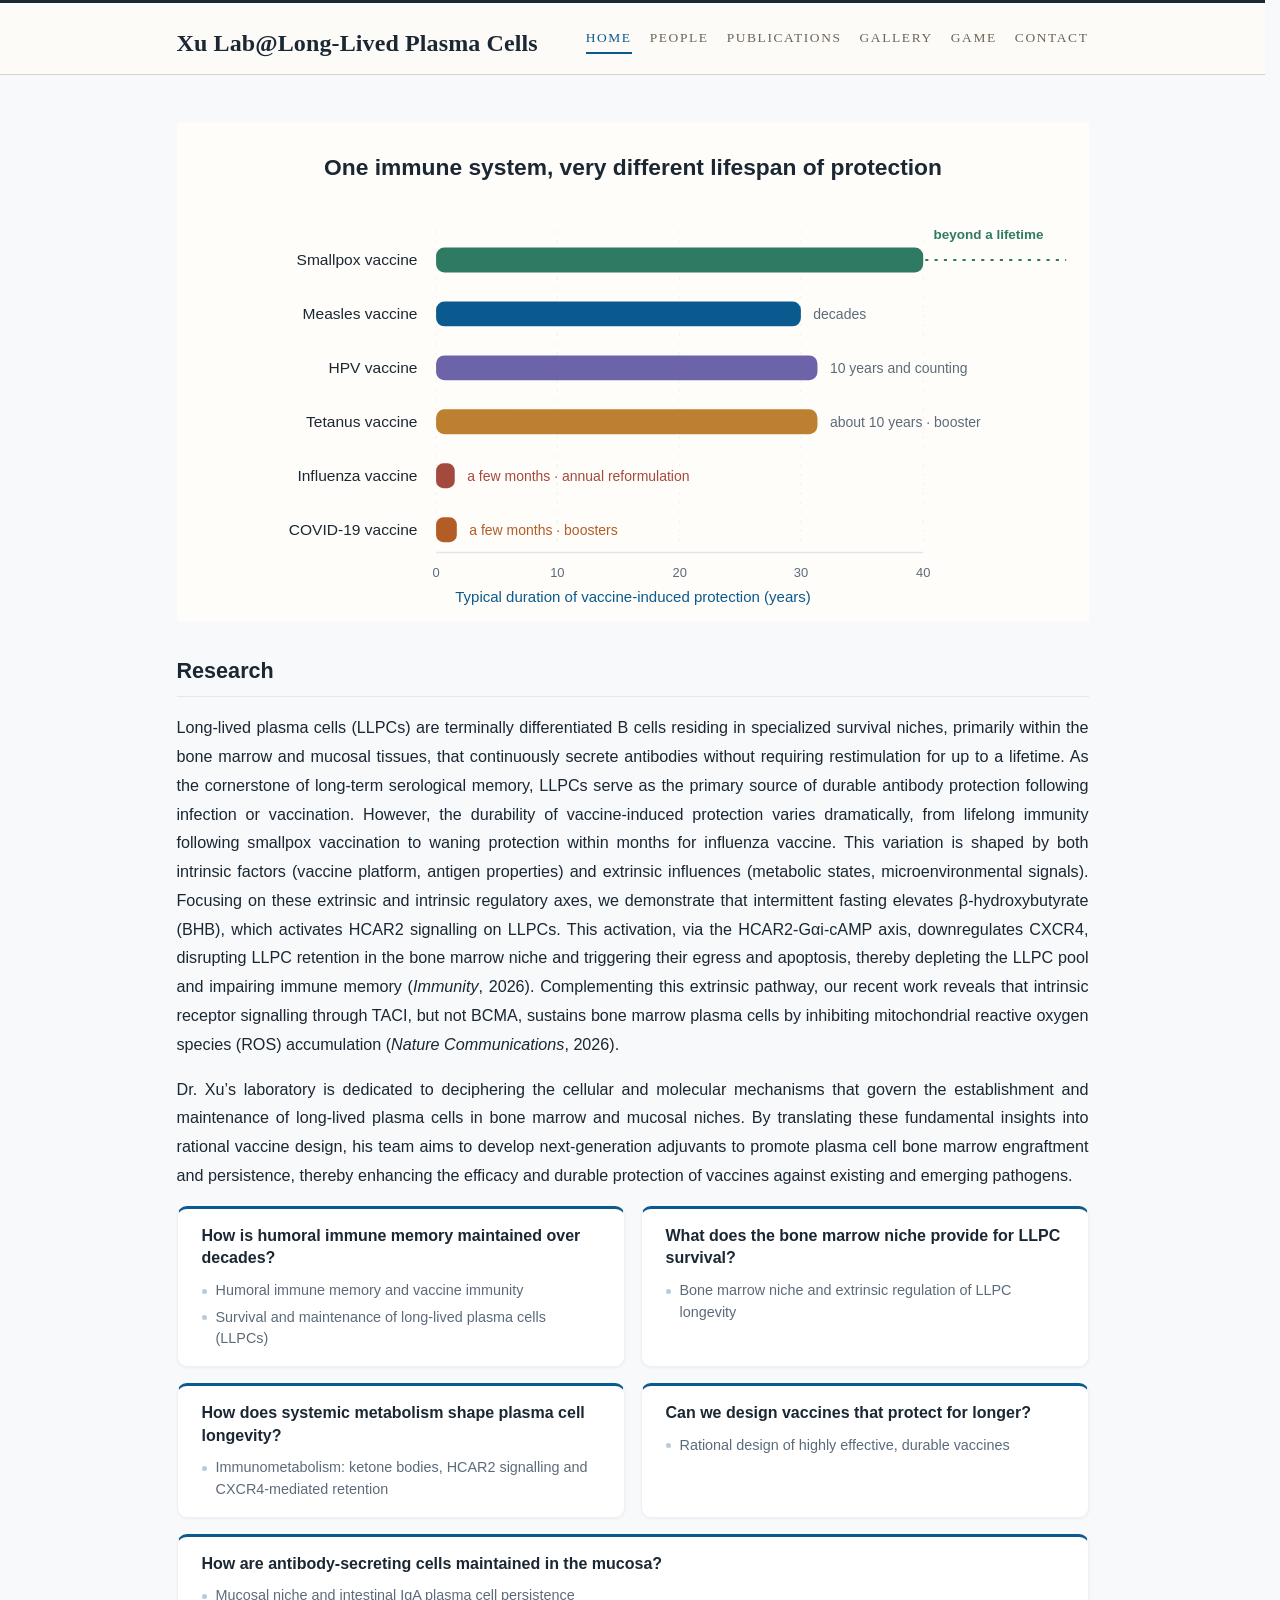
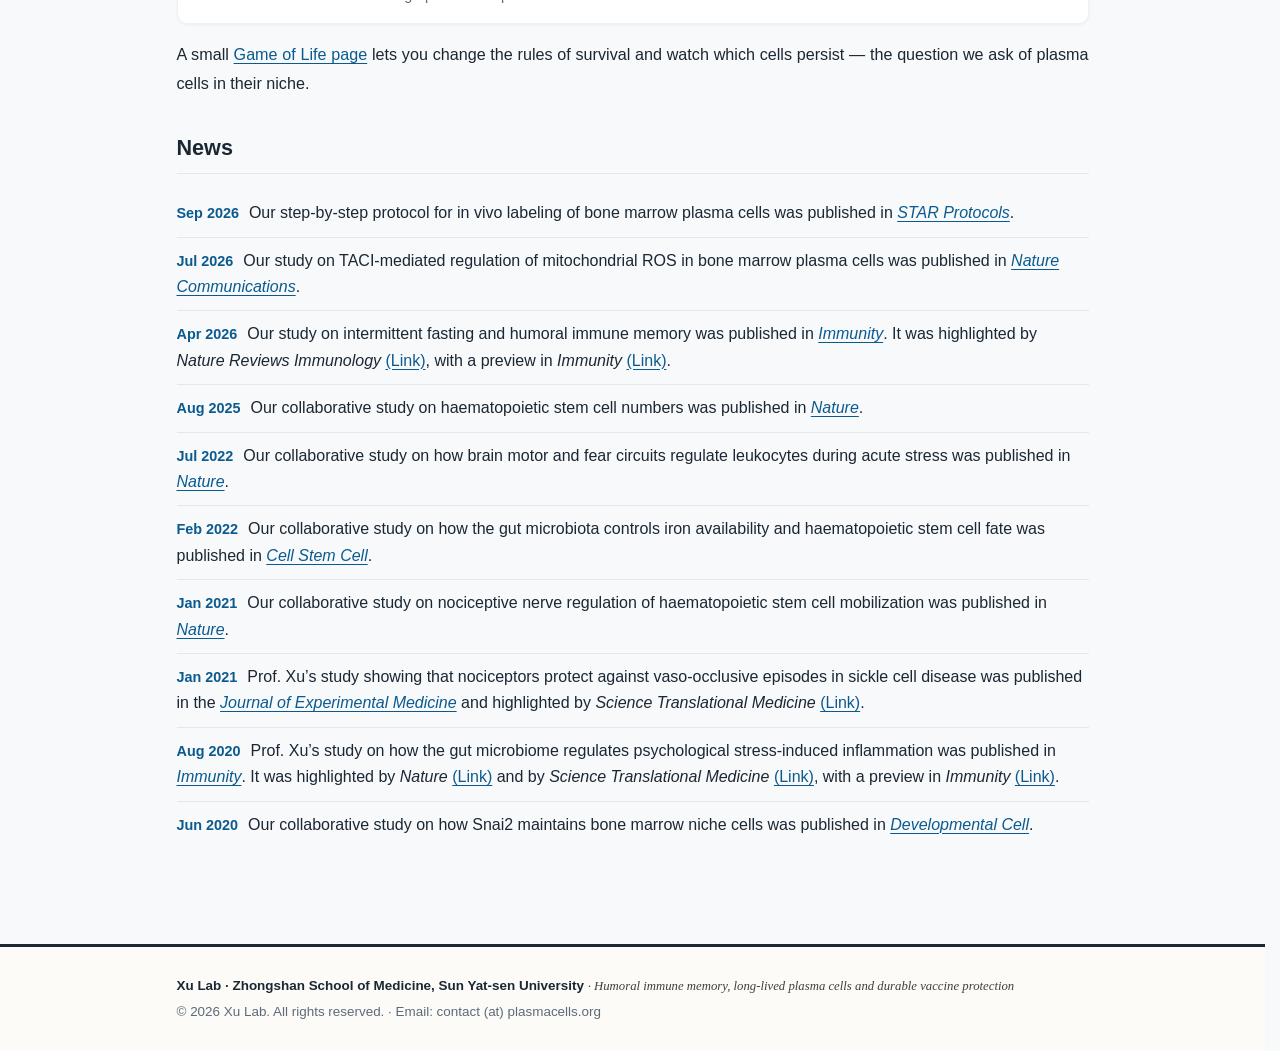
==== index.html @ 90597717 "Footer: label the contact address as Email on all pages" ====
<!DOCTYPE html>
<html lang="en">
<head>
<meta charset="utf-8">
<meta name="viewport" content="width=device-width, initial-scale=1">
<link rel="icon" href="data:image/svg+xml,<svg xmlns='http://www.w3.org/2000/svg' viewBox='0 0 32 32'><rect width='32' height='32' rx='6' fill='%230b5a8f'/><text x='16' y='23' font-family='Arial,sans-serif' font-size='17' font-weight='bold' fill='white' text-anchor='middle'>X</text></svg>">
<meta name="description" content="The Xu Lab at Zhongshan School of Medicine, Sun Yat-sen University, led by Prof. Chunliang Xu, studies humoral immune memory, long-lived plasma cells and durable vaccine protection.">
<link rel="canonical" href="https://plasmacells.org/">
<meta property="og:type" content="website">
<meta property="og:title" content="Home | Xu Lab | Plasma Cell Biology, Sun Yat-sen University">
<meta property="og:description" content="The Xu Lab at Zhongshan School of Medicine, Sun Yat-sen University, led by Prof. Chunliang Xu, studies humoral immune memory, long-lived plasma cells and durable vaccine protection.">
<meta property="og:url" content="https://plasmacells.org/">
<meta name="twitter:card" content="summary">
<title>Home | Xu Lab | Plasma Cell Biology, Sun Yat-sen University</title>
<link rel="stylesheet" href="assets/css/style.css?v=20261112b">
<script type="application/ld+json">
{"@context":"https://schema.org","@type":"Organization","name":"Xu Lab","url":"https://plasmacells.org/","employee":{"@type":"Person","name":"Chunliang Xu","jobTitle":"Professor","affiliation":{"@type":"Organization","name":"Zhongshan School of Medicine, Sun Yat-sen University"}}}
</script>
</head>
<body>
<a class="skip-link" href="#main">Skip to content</a>
<header class="site-header"><div class="wrap masthead">
<a class="brand" href="index.html"><span class="brand-name">Xu Lab@Long-Lived Plasma Cells</span></a>
<nav class="site-nav" aria-label="Main navigation"><a href="index.html" class="active">Home</a><a href="people.html">People</a><a href="publications.html">Publications</a><a href="gallery.html">Gallery</a><a href="game.html">Game</a><a href="contact.html">Contact</a></nav>
</div></header>
<main class="wrap" id="main">
<h1 class="sr-only">Xu Lab</h1>
<figure class="research-figure"><img src="images/protection-duration.svg?v=20261112b" alt="Bar chart comparing how long protection lasts after different vaccines: smallpox beyond a lifetime, measles decades, HPV ten years and counting, tetanus about ten years with boosters, influenza a few months, and COVID-19 a few months." width="880" height="480" loading="lazy"></figure>
<section class="section"><h2>Research</h2>
<p class="overview">Long-lived plasma cells (LLPCs) are terminally differentiated B cells residing in specialized survival niches, primarily within the bone marrow and mucosal tissues, that continuously secrete antibodies without requiring restimulation for up to a lifetime. As the cornerstone of long-term serological memory, LLPCs serve as the primary source of durable antibody protection following infection or vaccination. However, the durability of vaccine-induced protection varies dramatically, from lifelong immunity following smallpox vaccination to waning protection within months for influenza vaccine. This variation is shaped by both intrinsic factors (vaccine platform, antigen properties) and extrinsic influences (metabolic states, microenvironmental signals). Focusing on these extrinsic and intrinsic regulatory axes, we demonstrate that intermittent fasting elevates &beta;-hydroxybutyrate (BHB), which activates HCAR2 signalling on LLPCs. This activation, via the HCAR2-G&alpha;i-cAMP axis, downregulates CXCR4, disrupting LLPC retention in the bone marrow niche and triggering their egress and apoptosis, thereby depleting the LLPC pool and impairing immune memory (<em>Immunity</em>, 2026). Complementing this extrinsic pathway, our recent work reveals that intrinsic receptor signalling through TACI, but not BCMA, sustains bone marrow plasma cells by inhibiting mitochondrial reactive oxygen species (ROS) accumulation (<em>Nature Communications</em>, 2026).</p>
<p class="overview">Dr. Xu&rsquo;s laboratory is dedicated to deciphering the cellular and molecular mechanisms that govern the establishment and maintenance of long-lived plasma cells in bone marrow and mucosal niches. By translating these fundamental insights into rational vaccine design, his team aims to develop next-generation adjuvants to promote plasma cell bone marrow engraftment and persistence, thereby enhancing the efficacy and durable protection of vaccines against existing and emerging pathogens.</p>
<div class="rq-grid">
<div class="rq-card"><h3 class="rq">How is humoral immune memory maintained over decades?</h3>
<p class="rq-topic">Humoral immune memory and vaccine immunity</p>
<p class="rq-topic">Survival and maintenance of long-lived plasma cells (LLPCs)</p></div>
<div class="rq-card"><h3 class="rq">What does the bone marrow niche provide for LLPC survival?</h3>
<p class="rq-topic">Bone marrow niche and extrinsic regulation of LLPC longevity</p></div>
<div class="rq-card"><h3 class="rq">How does systemic metabolism shape plasma cell longevity?</h3>
<p class="rq-topic">Immunometabolism: ketone bodies, HCAR2 signalling and CXCR4-mediated retention</p></div>
<div class="rq-card"><h3 class="rq">Can we design vaccines that protect for longer?</h3>
<p class="rq-topic">Rational design of highly effective, durable vaccines</p></div>
<div class="rq-card"><h3 class="rq">How are antibody-secreting cells maintained in the mucosa?</h3>
<p class="rq-topic">Mucosal niche and intestinal IgA plasma cell persistence</p></div>
</div>
<p class="overview">A small <a href="game.html">Game of Life page</a> lets you change the rules of survival and watch which cells persist &mdash; the question we ask of plasma cells in their niche.</p>
</section>
<section class="section"><h2>News</h2>
<!-- 只显示最近 10 条。加新条目时插在最前面，并把最后一条删掉，保持 10 条。 -->
<ul class="news-list">
<li><span class="news-date">Sep 2026</span>Our step-by-step protocol for in vivo labeling of bone marrow plasma cells was published in <a class="pub-link" href="https://doi.org/10.1016/j.xpro.2026.104750" target="_blank" rel="noopener"><em>STAR Protocols</em></a>.</li>
<li><span class="news-date">Jul 2026</span>Our study on TACI-mediated regulation of mitochondrial ROS in bone marrow plasma cells was published in <a class="pub-link" href="https://doi.org/10.1038/s41467-026-75430-w" target="_blank" rel="noopener"><em>Nature Communications</em></a>.</li>
<li><span class="news-date">Apr 2026</span>Our study on intermittent fasting and humoral immune memory was published in <a class="pub-link" href="https://doi.org/10.1016/j.immuni.2026.01.002" target="_blank" rel="noopener"><em>Immunity</em></a>. It was highlighted by <em>Nature Reviews Immunology</em> <a class="news-link" href="https://doi.org/10.1038/s41577-026-01286-2" target="_blank" rel="noopener">(Link)</a>, with a preview in <em>Immunity</em> <a class="news-link" href="https://doi.org/10.1016/j.immuni.2026.03.018" target="_blank" rel="noopener">(Link)</a>.</li>
<li><span class="news-date">Aug 2025</span>Our collaborative study on haematopoietic stem cell numbers was published in <a class="pub-link" href="https://doi.org/10.1038/s41586-025-09462-5" target="_blank" rel="noopener"><em>Nature</em></a>.</li>
<li><span class="news-date">Jul 2022</span>Our collaborative study on how brain motor and fear circuits regulate leukocytes during acute stress was published in <a class="pub-link" href="https://doi.org/10.1038/s41586-022-04890-z" target="_blank" rel="noopener"><em>Nature</em></a>.</li>
<li><span class="news-date">Feb 2022</span>Our collaborative study on how the gut microbiota controls iron availability and haematopoietic stem cell fate was published in <a class="pub-link" href="https://doi.org/10.1016/j.stem.2021.12.009" target="_blank" rel="noopener"><em>Cell Stem Cell</em></a>.</li>
<li><span class="news-date">Jan 2021</span>Our collaborative study on nociceptive nerve regulation of haematopoietic stem cell mobilization was published in <a class="pub-link" href="https://doi.org/10.1038/s41586-020-03057-y" target="_blank" rel="noopener"><em>Nature</em></a>.</li>
<li><span class="news-date">Jan 2021</span>Prof. Xu&rsquo;s study showing that nociceptors protect against vaso-occlusive episodes in sickle cell disease was published in the <a class="pub-link" href="https://doi.org/10.1084/jem.20200065" target="_blank" rel="noopener"><em>Journal of Experimental Medicine</em></a> and highlighted by <em>Science Translational Medicine</em> <a class="news-link" href="https://doi.org/10.1126/scitranslmed.abf2644" target="_blank" rel="noopener">(Link)</a>.</li>
<li><span class="news-date">Aug 2020</span>Prof. Xu&rsquo;s study on how the gut microbiome regulates psychological stress-induced inflammation was published in <a class="pub-link" href="https://doi.org/10.1016/j.immuni.2020.06.025" target="_blank" rel="noopener"><em>Immunity</em></a>. It was highlighted by <em>Nature</em> <a class="news-link" href="https://doi.org/10.1038/d41586-020-02263-y" target="_blank" rel="noopener">(Link)</a> and by <em>Science Translational Medicine</em> <a class="news-link" href="https://doi.org/10.1126/scitranslmed.abd4776" target="_blank" rel="noopener">(Link)</a>, with a preview in <em>Immunity</em> <a class="news-link" href="https://doi.org/10.1016/j.immuni.2020.07.013" target="_blank" rel="noopener">(Link)</a>.</li>
<li><span class="news-date">Jun 2020</span>Our collaborative study on how Snai2 maintains bone marrow niche cells was published in <a class="pub-link" href="https://doi.org/10.1016/j.devcel.2020.04.012" target="_blank" rel="noopener"><em>Developmental Cell</em></a>.</li>
</ul></section>
</main>
<footer class="site-footer"><div class="wrap">
<p class="footer-name">Xu Lab &middot; Zhongshan School of Medicine, Sun Yat-sen University <span class="footer-tagline">&middot; Humoral immune memory, long-lived plasma cells and durable vaccine protection</span></p>
<p class="footer-meta">&copy; 2026 Xu Lab. All rights reserved. &middot; Email: contact (at) plasmacells.org</p>
</div></footer>
</body></html>
---- assets/css/style.css ----
:root {
  --ink: #1b2733;
  --muted: #5c6b7a;
  --line: #e2e8ee;
  --accent: #0b5a8f;
  --accent-deep: #094a75;   /* hover / strong emphasis */
  --accent-soft: #dbe7f0;   /* pale fills, badges, figure bg */
  --bg: #f7f9fb;
  --white: #ffffff;
  --serif: Georgia, "Times New Roman", "Songti SC", "SimSun", serif;
  --paper: #fcfbf8;
  --warm: #6f6455;
  --warm-deep: #463e33;
  --warm-line: #d8d2c4;
  --dot: #b9cbdb;
  --avatar-bg: #dbe7f0;
  /* 8pt spacing scale (D10) */
  --space-1: 8px;
  --space-2: 16px;
  --space-3: 24px;
  --space-4: 32px;
  --space-6: 48px;
}
* { box-sizing: border-box; }
html { scrollbar-gutter: stable; }
body {
  margin: 0;
  font-family: -apple-system, BlinkMacSystemFont, "Segoe UI", Roboto, "Helvetica Neue", Arial, sans-serif;
  color: var(--ink);
  background: var(--bg);
  line-height: 1.65;
  -webkit-font-smoothing: antialiased;
}
.wrap { max-width: 960px; margin: 0 auto; padding: 0 24px; }
a { color: var(--accent); text-decoration: none; }
a:hover { text-decoration: underline; }

/* --- header: serif academic --- */
.site-header {
  background: var(--paper);
  border-top: 3px solid var(--ink);
  border-bottom: 1px solid var(--warm-line);
  font-family: var(--serif);
}
.masthead {
  display: flex; flex-wrap: wrap; align-items: flex-end;
  justify-content: space-between; gap: 10px 32px;
  padding-top: var(--space-3); padding-bottom: var(--space-2);
}
.brand { color: var(--ink); }
.brand:hover { text-decoration: none; }
.brand-name {
  display: block; font-size: 1.5rem; font-weight: 700;
  letter-spacing: .005em; line-height: 1.25;
}
.brand-sub { font-size: .92rem; font-style: italic; color: var(--warm); line-height: 1.45; margin: 5px 0 0; }
.site-nav { display: flex; flex-wrap: wrap; gap: 18px; padding-bottom: 4px; }
.site-nav a {
  font-family: var(--serif);
  font-size: .84rem; font-weight: 400; letter-spacing: .12em;
  text-transform: uppercase; color: var(--warm);
  padding-bottom: 3px; border-bottom: 2px solid transparent;
  transition: color .15s ease, border-color .15s ease;
}
.site-nav a:hover, .site-nav a.active {
  color: var(--accent); border-bottom-color: var(--accent); text-decoration: none;
}
@media (prefers-reduced-motion: reduce) {
  .site-nav a { transition: none; }
}

main.wrap { padding-top: var(--space-6); padding-bottom: 64px; min-height: 60vh; }

.sr-only {
  position: absolute; width: 1px; height: 1px; padding: 0; margin: -1px;
  overflow: hidden; clip: rect(0 0 0 0); white-space: nowrap; border: 0;
}

.section { margin-bottom: var(--space-4); }
h2 { font-size: 1.35rem; margin: 0 0 var(--space-2); padding-bottom: var(--space-1); border-bottom: 1px solid var(--line); }
.overview { max-width: none; font-size: 1.01rem; line-height: 1.78; text-align: justify; text-justify: inter-word; hyphens: auto; }
.overview + .overview { margin-top: var(--space-2); }
.research-figure { margin: 0 0 var(--space-4); }
.research-figure img { display: block; width: 100%; height: auto; }
.rq-grid {
  display: grid; grid-template-columns: repeat(auto-fit, minmax(min(310px, 100%), 1fr));
  gap: 16px; margin-top: 10px;
}
.rq-card {
  background: var(--white); border: 1px solid #eef2f6; border-radius: 10px;
  border-top: 3px solid var(--accent);
  padding: var(--space-2) var(--space-3);
  box-shadow: 0 1px 3px rgba(27,39,51,.05);
}
.rq-card h3 { font-size: 1rem; line-height: 1.42; margin: 0 0 10px; }
.rq-topic {
  position: relative; margin: 0 0 5px; padding-left: 14px;
  font-size: .9rem; color: var(--muted); line-height: 1.5;
}
.rq-topic:last-child { margin-bottom: 0; }
.rq-topic::before {
  content: ""; position: absolute; left: 0; top: .58em;
  width: 5px; height: 5px; border-radius: 50%; background: var(--dot);
}
@media (min-width: 780px) {
  .rq-grid > .rq-card:last-child:nth-child(odd) { grid-column: 1 / -1; }
}
.callout {
  background: var(--white); border: 1px solid var(--line);
  border-left: 4px solid var(--accent); border-radius: 8px; padding: 24px 28px;
}
.button {
  display: inline-block; background: var(--accent); color: #fff;
  padding: 9px 18px; border-radius: 6px; font-size: .92rem;
}
.button:hover { text-decoration: none; background: var(--accent-deep); }

/* --- D5: card hover feedback --- */
.rq-card, .person, .pub, .contact-card {
  transition: border-color .15s ease, box-shadow .15s ease, transform .15s ease;
}
.rq-card:hover, .person:hover, .pub:hover, .contact-card:hover {
  border-color: var(--accent);
  box-shadow: 0 3px 8px rgba(11,90,143,.10);
  transform: translateY(-1px);
}
@media (prefers-reduced-motion: reduce) {
  .rq-card, .person, .pub, .contact-card { transition: none; }
  .rq-card:hover, .person:hover, .pub:hover, .contact-card:hover { transform: none; }
}

/* --- color audit C8: in-text links always underlined (WCAG 1.4.1) --- */
.overview a, .lede a, .news-list a, .pub-note a, .pub-links a,
.profile-links a, .contact-action a, .alumni-list a {
  text-decoration: underline;
  text-decoration-thickness: 1px;
  text-underline-offset: 3px;
}

.page-head { margin-bottom: var(--space-4); }
.page-head h1 { font-size: 2rem; margin: 0 0 6px; }
.lede { color: var(--muted); margin: 0; }

.card-grid { display: grid; grid-template-columns: repeat(auto-fill, minmax(min(260px, 100%), 1fr)); gap: var(--space-3); }
.person {
  background: var(--white); border: 1px solid #eef2f6;
  border-radius: 10px; padding: var(--space-3);
  box-shadow: 0 1px 3px rgba(27,39,51,.05);
  display: flex; flex-direction: column; align-items: flex-start;
}
.avatar { width: 76px; height: 76px; border-radius: 50%; object-fit: cover; margin-bottom: 14px; }
/* --- 01 圆形浮标 · 曲线环绕（PI 卡片） --- */
.person-lead { display: block; }
.person-lead .avatar {
  float: left; width: 168px; height: 168px; border-radius: 50%; object-fit: cover;
  shape-outside: circle(50%); shape-margin: 12px; margin: 2px 20px 10px 0;
  border: 3px solid #fff; box-shadow: 0 0 0 1px var(--accent), 0 3px 10px rgba(11,90,143,.12);
}
@media (max-width: 480px) {
  .person-lead .avatar { float: none; shape-outside: none; display: block; margin: 0 auto 16px; }
}
.avatar-placeholder {
  display: flex; align-items: center; justify-content: center;
  background: var(--avatar-bg); color: var(--accent); font-size: 1.9rem; font-weight: 700;
}
.person h2 { font-size: 1.1rem; border: 0; padding: 0; margin: 0 0 4px; }
.person .role { font-size: .85rem; color: var(--accent); font-weight: 600; margin: 0 0 8px; }
.person .focus { font-size: .92rem; color: var(--muted); margin: 0 0 10px; }
.person .person-bio { font-size: .88rem; color: var(--muted); line-height: 1.7; margin: 0 0 12px; }

/* --- lab members: two-column list, portrait floats into the text --- */
.members { margin-bottom: var(--space-4); }
.members h2 { font-family: var(--serif); }
.member-grid {
  display: grid; grid-template-columns: repeat(2, minmax(0, 1fr));
  gap: 36px 48px; margin: var(--space-2) 0 var(--space-4);
}
.member { border-top: 1px solid var(--line); padding-top: var(--space-2); }
.member::after { content: ""; display: block; clear: both; }
.member-photo {
  float: left; width: 172px; height: auto; max-width: 100%;
  margin: 4px 18px 10px 0; border-radius: 10px;
  shape-outside: inset(0 round 10px);
  box-shadow: 0 0 0 1px var(--line), 0 2px 10px rgba(27,39,51,.08);
}
.member-name { font-family: var(--serif); font-size: 1.1rem; margin: 0 0 3px; }
.member-role {
  font-size: .74rem; font-weight: 600; letter-spacing: .09em; text-transform: uppercase;
  color: var(--accent); margin: 0 0 10px;
}
.member-bio { font-size: .86rem; color: var(--muted); line-height: 1.72; margin: 0; }
@media (max-width: 820px) {
  .member-grid { grid-template-columns: 1fr; gap: 28px; }
}
@media (max-width: 520px) {
  .member-photo { width: 140px; margin: 3px 15px 6px 0; }
}

.person .links { font-size: .85rem; margin: 0; display: flex; gap: 12px; }

.pub-list { list-style: none; padding: 0; margin: 0; }
.pub {
  background: var(--white); border: 1px solid #eef2f6;
  border-radius: 8px; padding: var(--space-3) var(--space-3); margin-bottom: var(--space-2);
  box-shadow: 0 1px 3px rgba(27,39,51,.05);
}
.pub-title { font-weight: 600; margin: 0 0 6px; }
.pub-authors { font-size: .92rem; color: var(--muted); margin: 0 0 4px; }
.pub-meta { font-size: .92rem; margin: 0 0 8px; }
.pub-note { font-size: .84rem; color: var(--muted); margin: 0 0 8px; font-style: italic; }
.pub-links { font-size: .85rem; margin: 0; display: flex; gap: 14px; }

.contact-grid { display: grid; grid-template-columns: repeat(auto-fit, minmax(min(280px, 100%), 1fr)); gap: var(--space-3); }
.contact-card { background: var(--white); border: 1px solid #eef2f6; border-radius: 10px; padding: var(--space-3); box-shadow: 0 1px 3px rgba(27,39,51,.05); }
.contact-card h2 { font-size: 1.1rem; }
address { font-style: normal; line-height: 1.8; }
.muted { color: var(--muted); font-size: .92rem; }

.site-footer {
  background: var(--paper); border-top: 3px solid var(--ink);
  padding: var(--space-3) 0; font-size: .84rem; color: var(--muted);
}
.site-footer p { margin: 4px 0; }
.footer-name { color: var(--ink); font-weight: 600; }
.footer-tagline {
  font-family: var(--serif); font-style: italic;
  color: var(--warm-deep); font-weight: 400; font-size: .95em;
}

@media (max-width: 640px) {
  .hero { padding: 28px 22px; }
  .hero h1 { font-size: 1.8rem; }
  .masthead { padding-top: 15px; padding-bottom: 12px; gap: 8px 20px; }
  .brand-name { font-size: 1.16rem; letter-spacing: .005em; }
  .site-nav { gap: 16px; padding-bottom: 2px; }
  .site-nav a { font-size: .72rem; letter-spacing: .08em; padding: 4px 0 3px; }
  main.wrap { padding-top: 24px; }
}

/* --- v-fresh: publication year groups --- */
.year-group { font-size: 1.08rem; font-weight: 600; color: var(--ink);
  margin: var(--space-4) 0 12px; padding-bottom: 7px; border-bottom: 1px solid var(--line); }
.year-group:first-of-type { margin-top: 6px; }
.year-count { font-weight: 400; font-size: .85rem; color: var(--muted); margin-left: 8px; }

/* --- v-fresh: resilience, focus, print --- */
.card-grid:has(.person:only-child) { grid-template-columns: 1fr; }

a:focus-visible { outline: 2px solid var(--accent); outline-offset: 2px; border-radius: 2px; }

.skip-link { position: absolute; left: -9999px; top: 0; background: var(--accent); color: #fff; padding: 8px 14px; border-radius: 0 0 6px 0; z-index: 10; }
.skip-link:focus { left: 0; }

@media print {
  .site-nav, .button, .skip-link { display: none; }
  body { background: #fff; }
  .pub, .person, .contact-card, .callout { break-inside: avoid; }
}

/* --- v-fresh: news & research questions --- */
.news-list { list-style: none; padding: 0; margin: 0; }
.news-list li { padding: 10px 0; border-bottom: 1px solid var(--line); }
.news-list li:last-child { border-bottom: 0; }
.news-date { font-weight: 600; color: var(--accent); margin-right: 10px; font-size: .9rem; white-space: nowrap; }
.news-link { white-space: nowrap; }
.rq { font-size: 1.02rem; margin: 20px 0 8px; padding: 0; border: 0; }
.funding-note { font-size: .85rem; margin-top: 16px; }

/* --- v-fresh: year jump nav --- */
.year-nav { display: flex; flex-wrap: wrap; align-items: baseline; gap: 4px 14px; font-size: .85rem; color: var(--muted); margin: 0 0 20px; }
.year-nav a { color: var(--accent); }
.year-group { scroll-margin-top: 16px; }

/* --- v-fresh: scholar link, alumni, email display --- */
.profile-links { font-size: .92rem; margin: 10px 0 0; }
.alumni-list { list-style: none; padding: 0; margin: 8px 0 0; }
.alumni-list li { padding: 10px 0; border-bottom: 1px solid var(--line); font-size: .95rem; }
.alumni-list li:last-child { border-bottom: 0; }
.email-text { font-size: 1.05rem; font-weight: 600; margin: 0 0 6px; }

/* --- contact page: two-row card (email / address) --- */
.contact-rows { padding: 0; }
.contact-row {
  display: grid; grid-template-columns: 132px 1fr;
  gap: 6px 26px; align-items: start;
  padding: 24px 26px;
}
.contact-row + .contact-row { border-top: 1px solid var(--line); }
.contact-row h2 {
  font-size: .78rem; font-weight: 600; letter-spacing: .1em; text-transform: uppercase;
  color: var(--muted); border: 0; padding: 0; margin: 7px 0 0;
}
.contact-row .email-text { font-size: 1.18rem; font-weight: 600; margin: 0; letter-spacing: .01em; }
.contact-action { margin: 10px 0 0; font-size: .9rem; }
@media (max-width: 640px) {
  .contact-row { grid-template-columns: 1fr; gap: 2px; padding: 20px 22px; }
  .contact-row h2 { margin: 0 0 6px; }
  .contact-row .email-text { font-size: 1.05rem; }
}

/* --- gallery page: masonry photo album (images shown whole, never cropped) --- */
.gallery-grid { columns: 3; column-gap: var(--space-2); }
.gallery-grid figure {
  break-inside: avoid; margin: 0 0 var(--space-2);
  background: var(--white); border: 1px solid var(--line);
  border-radius: 8px; padding: 8px;
  box-shadow: 0 1px 3px rgba(27, 39, 51, .05);
  transition: box-shadow .15s ease, border-color .15s ease, transform .15s ease;
}
.gallery-grid figure:hover {
  border-color: var(--accent); box-shadow: 0 4px 12px rgba(27, 39, 51, .1);
  transform: translateY(-1px);
}
.gallery-grid img { display: block; width: 100%; height: auto; border-radius: 4px; }
.gallery-grid figcaption {
  font-family: var(--serif); font-style: italic; font-size: .92rem; line-height: 1.45;
  color: var(--warm-deep); padding: 9px 4px 3px;
}
@media (max-width: 900px) { .gallery-grid { columns: 2; } }
@media (max-width: 560px) { .gallery-grid { columns: 1; } }
@media (prefers-reduced-motion: reduce) {
  .gallery-grid figure, .gallery-grid figure:hover { transition: none; transform: none; }
}
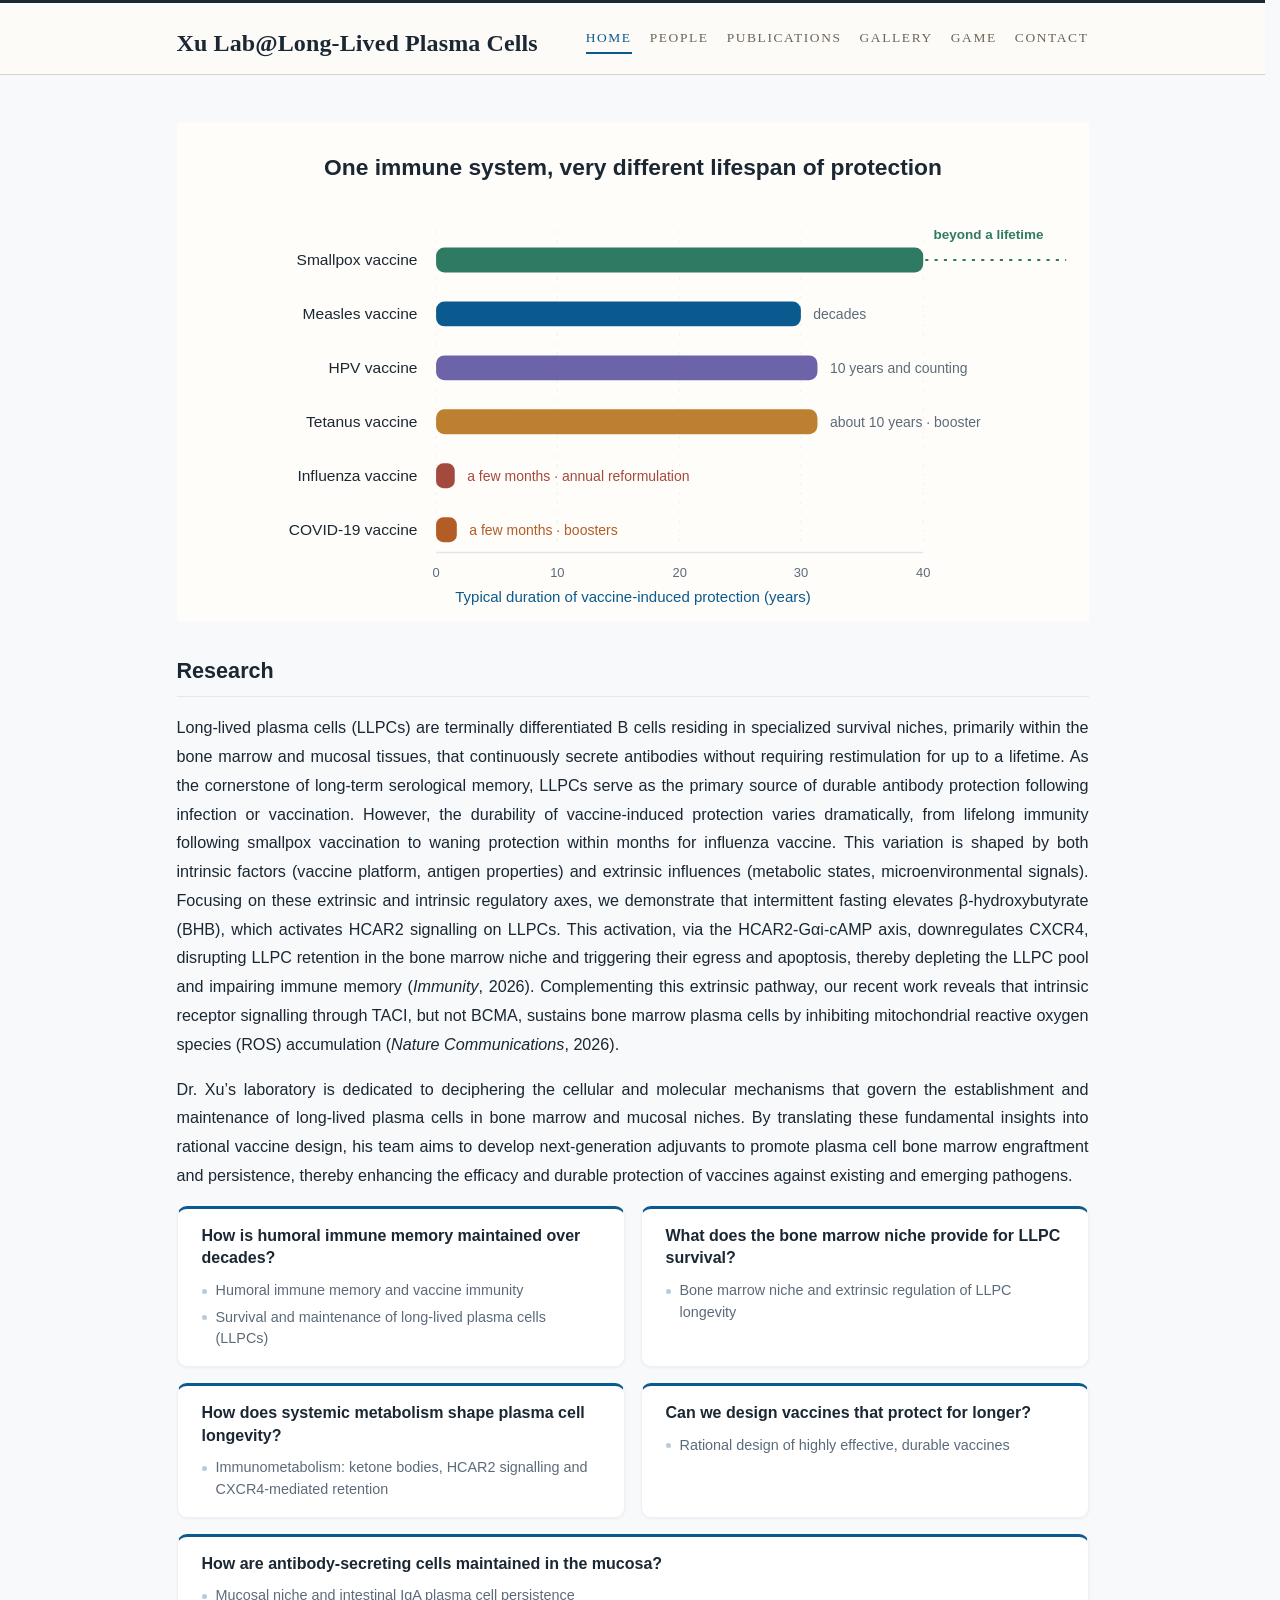
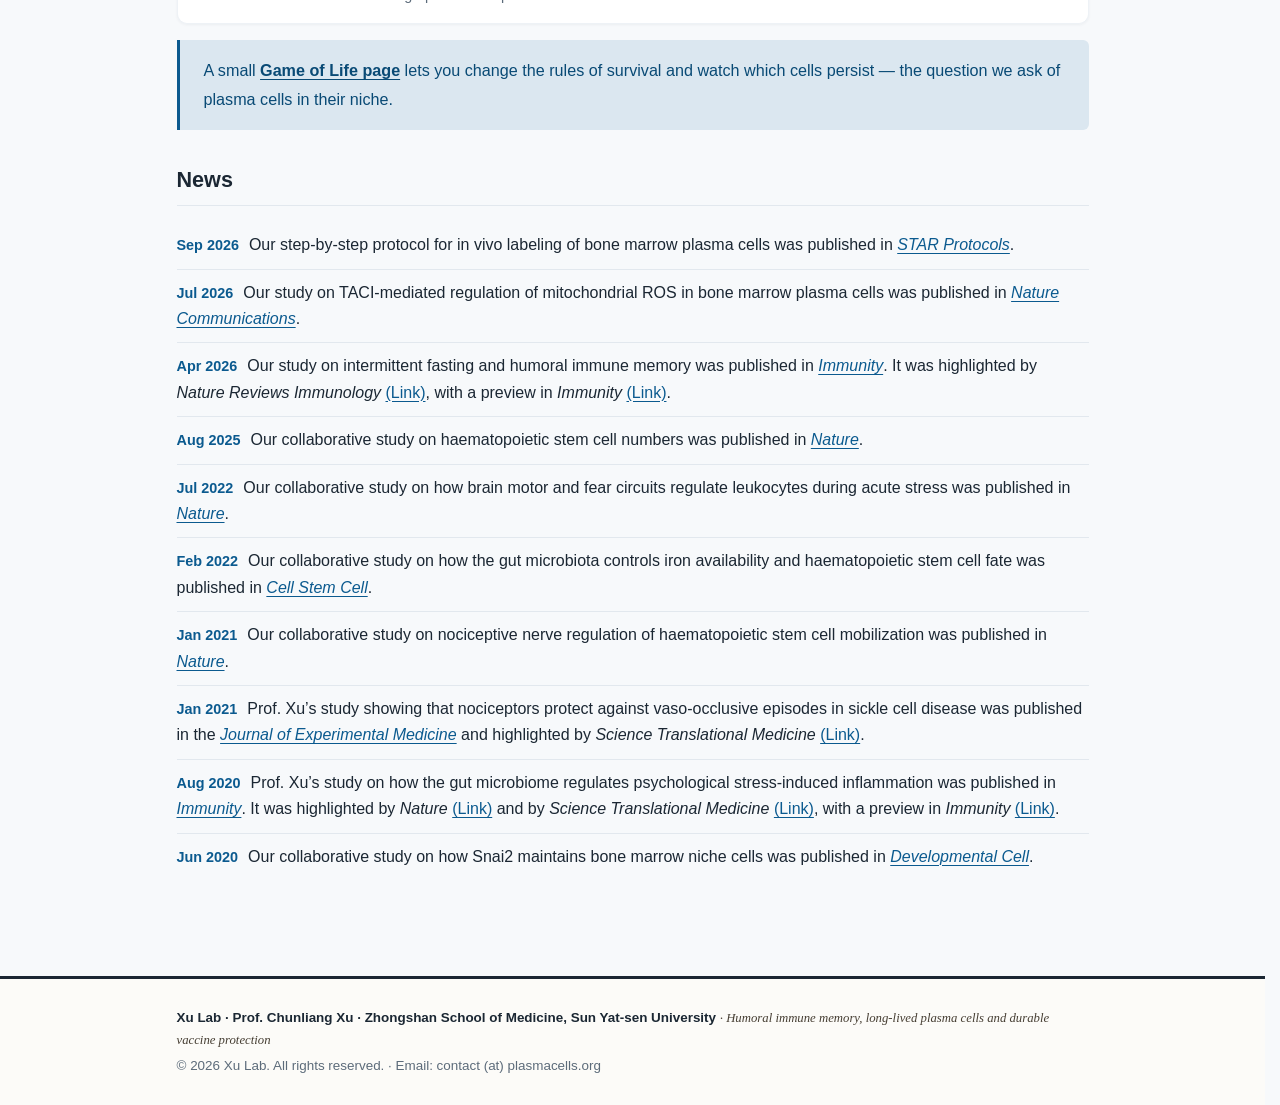
==== commit c4393516: "SEO: og:image from Baiyun Mountain photo, meta descriptions, JSON-LD (Organization/Person/ScholarlyA" ====
--- a/index.html
+++ b/index.html
@@ -4,17 +4,22 @@
 <meta charset="utf-8">
 <meta name="viewport" content="width=device-width, initial-scale=1">
 <link rel="icon" href="data:image/svg+xml,<svg xmlns='http://www.w3.org/2000/svg' viewBox='0 0 32 32'><rect width='32' height='32' rx='6' fill='%230b5a8f'/><text x='16' y='23' font-family='Arial,sans-serif' font-size='17' font-weight='bold' fill='white' text-anchor='middle'>X</text></svg>">
-<meta name="description" content="The Xu Lab at Zhongshan School of Medicine, Sun Yat-sen University, led by Prof. Chunliang Xu, studies humoral immune memory, long-lived plasma cells and durable vaccine protection.">
+<meta name="description" content="The Xu Lab, led by Prof. Chunliang Xu at Sun Yat-sen University, studies long-lived plasma cells, humoral immune memory and durable vaccine protection.">
 <link rel="canonical" href="https://plasmacells.org/">
 <meta property="og:type" content="website">
 <meta property="og:title" content="Home | Xu Lab | Plasma Cell Biology, Sun Yat-sen University">
-<meta property="og:description" content="The Xu Lab at Zhongshan School of Medicine, Sun Yat-sen University, led by Prof. Chunliang Xu, studies humoral immune memory, long-lived plasma cells and durable vaccine protection.">
+<meta property="og:description" content="The Xu Lab, led by Prof. Chunliang Xu at Sun Yat-sen University, studies long-lived plasma cells, humoral immune memory and durable vaccine protection.">
 <meta property="og:url" content="https://plasmacells.org/">
-<meta name="twitter:card" content="summary">
+<meta property="og:image" content="https://plasmacells.org/images/og-image.jpg?v=20261113b">
+<meta property="og:image:width" content="1200">
+<meta property="og:image:height" content="630">
+<meta property="og:image:alt" content="Xu Lab group photo on a trail while hiking Baiyun Mountain">
+<meta name="twitter:card" content="summary_large_image">
+<meta name="twitter:image" content="https://plasmacells.org/images/og-image.jpg?v=20261113b">
 <title>Home | Xu Lab | Plasma Cell Biology, Sun Yat-sen University</title>
-<link rel="stylesheet" href="assets/css/style.css?v=20261112b">
+<link rel="stylesheet" href="assets/css/style.css?v=20261113b">
 <script type="application/ld+json">
-{"@context":"https://schema.org","@type":"Organization","name":"Xu Lab","url":"https://plasmacells.org/","employee":{"@type":"Person","name":"Chunliang Xu","jobTitle":"Professor","affiliation":{"@type":"Organization","name":"Zhongshan School of Medicine, Sun Yat-sen University"}}}
+{"@context":"https://schema.org","@type":"Organization","name":"Xu Lab","url":"https://plasmacells.org/","logo":"https://plasmacells.org/images/og-image.jpg","address":{"@type":"PostalAddress","addressLocality":"Guangzhou","addressCountry":"CN"},"sameAs":["https://scholar.google.com/citations?user=LtBS2X0AAAAJ"],"employee":{"@type":"Person","name":"Chunliang Xu","jobTitle":"Professor","sameAs":["https://scholar.google.com/citations?user=LtBS2X0AAAAJ"],"affiliation":{"@type":"Organization","name":"Zhongshan School of Medicine, Sun Yat-sen University"}}}
 </script>
 </head>
 <body>
@@ -42,7 +47,7 @@
 <div class="rq-card"><h3 class="rq">How are antibody-secreting cells maintained in the mucosa?</h3>
 <p class="rq-topic">Mucosal niche and intestinal IgA plasma cell persistence</p></div>
 </div>
-<p class="overview">A small <a href="game.html">Game of Life page</a> lets you change the rules of survival and watch which cells persist &mdash; the question we ask of plasma cells in their niche.</p>
+<p class="overview overview-highlight">A small <a href="game.html">Game of Life page</a> lets you change the rules of survival and watch which cells persist &mdash; the question we ask of plasma cells in their niche.</p>
 </section>
 <section class="section"><h2>News</h2>
 <!-- 只显示最近 10 条。加新条目时插在最前面，并把最后一条删掉，保持 10 条。 -->
@@ -60,7 +65,7 @@
 </ul></section>
 </main>
 <footer class="site-footer"><div class="wrap">
-<p class="footer-name">Xu Lab &middot; Zhongshan School of Medicine, Sun Yat-sen University <span class="footer-tagline">&middot; Humoral immune memory, long-lived plasma cells and durable vaccine protection</span></p>
+<p class="footer-name">Xu Lab &middot; Prof. Chunliang Xu &middot; Zhongshan School of Medicine, Sun Yat-sen University <span class="footer-tagline">&middot; Humoral immune memory, long-lived plasma cells and durable vaccine protection</span></p>
 <p class="footer-meta">&copy; 2026 Xu Lab. All rights reserved. &middot; Email: contact (at) plasmacells.org</p>
 </div></footer>
 </body></html>
--- a/assets/css/style.css
+++ b/assets/css/style.css
@@ -292,6 +292,8 @@
 }
 .contact-row .email-text { font-size: 1.18rem; font-weight: 600; margin: 0; letter-spacing: .01em; }
 .contact-action { margin: 10px 0 0; font-size: .9rem; }
+/* how to say the PI's name - intentionally quiet */
+.name-note { margin: 0; font-size: .95rem; color: var(--muted); line-height: 1.55; }
 @media (max-width: 640px) {
   .contact-row { grid-template-columns: 1fr; gap: 2px; padding: 20px 22px; }
   .contact-row h2 { margin: 0 0 6px; }
@@ -321,3 +323,15 @@
 @media (prefers-reduced-motion: reduce) {
   .gallery-grid figure, .gallery-grid figure:hover { transition: none; transform: none; }
 }
+.lede-note { margin: -4px 0 0; font-size: .9rem; color: var(--muted); }
+/* --- Game of Life callout: single-accent emphasis --- */
+.overview-highlight {
+  background: var(--accent-soft);
+  border-left: 3px solid var(--accent);
+  border-radius: 0 6px 6px 0;
+  color: var(--accent-deep);
+  font-weight: 500;
+  padding: var(--space-2) var(--space-3);
+  text-align: left;
+}
+.overview-highlight a { color: var(--accent-deep); font-weight: 600; }
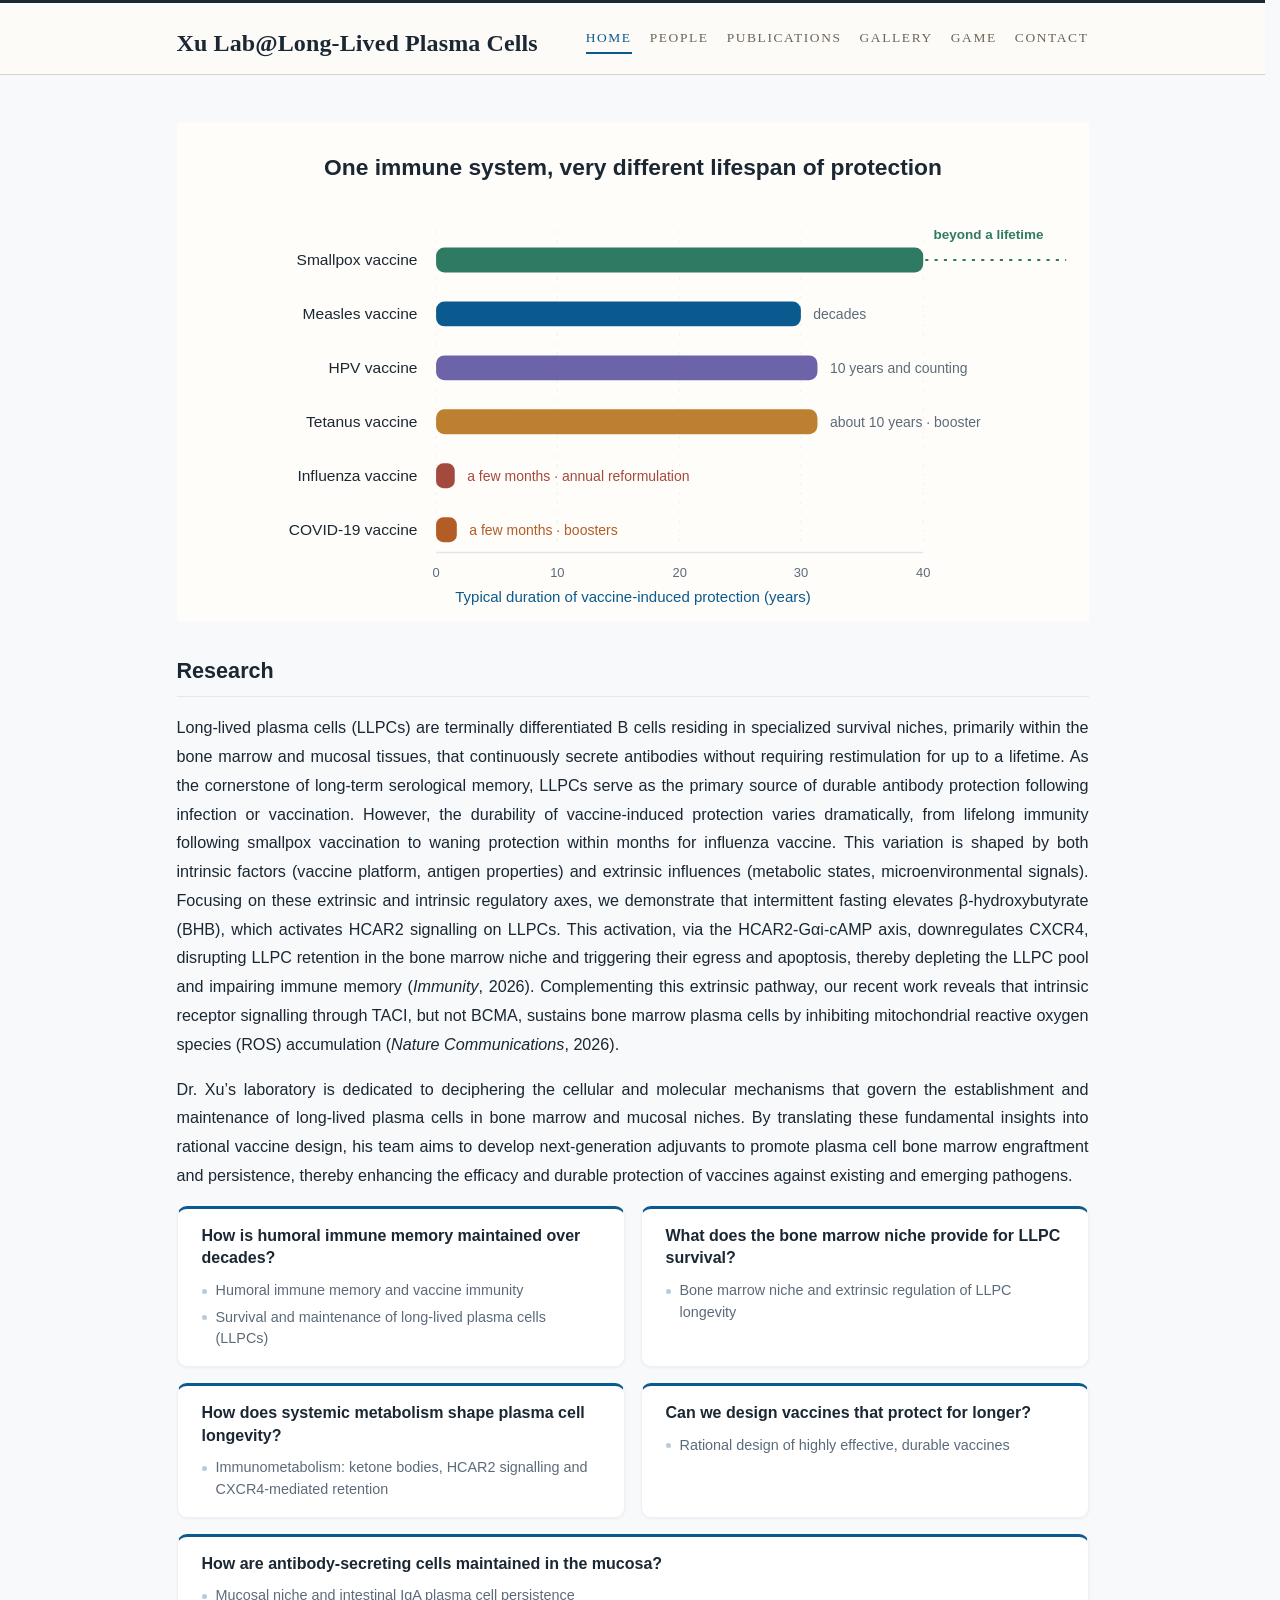
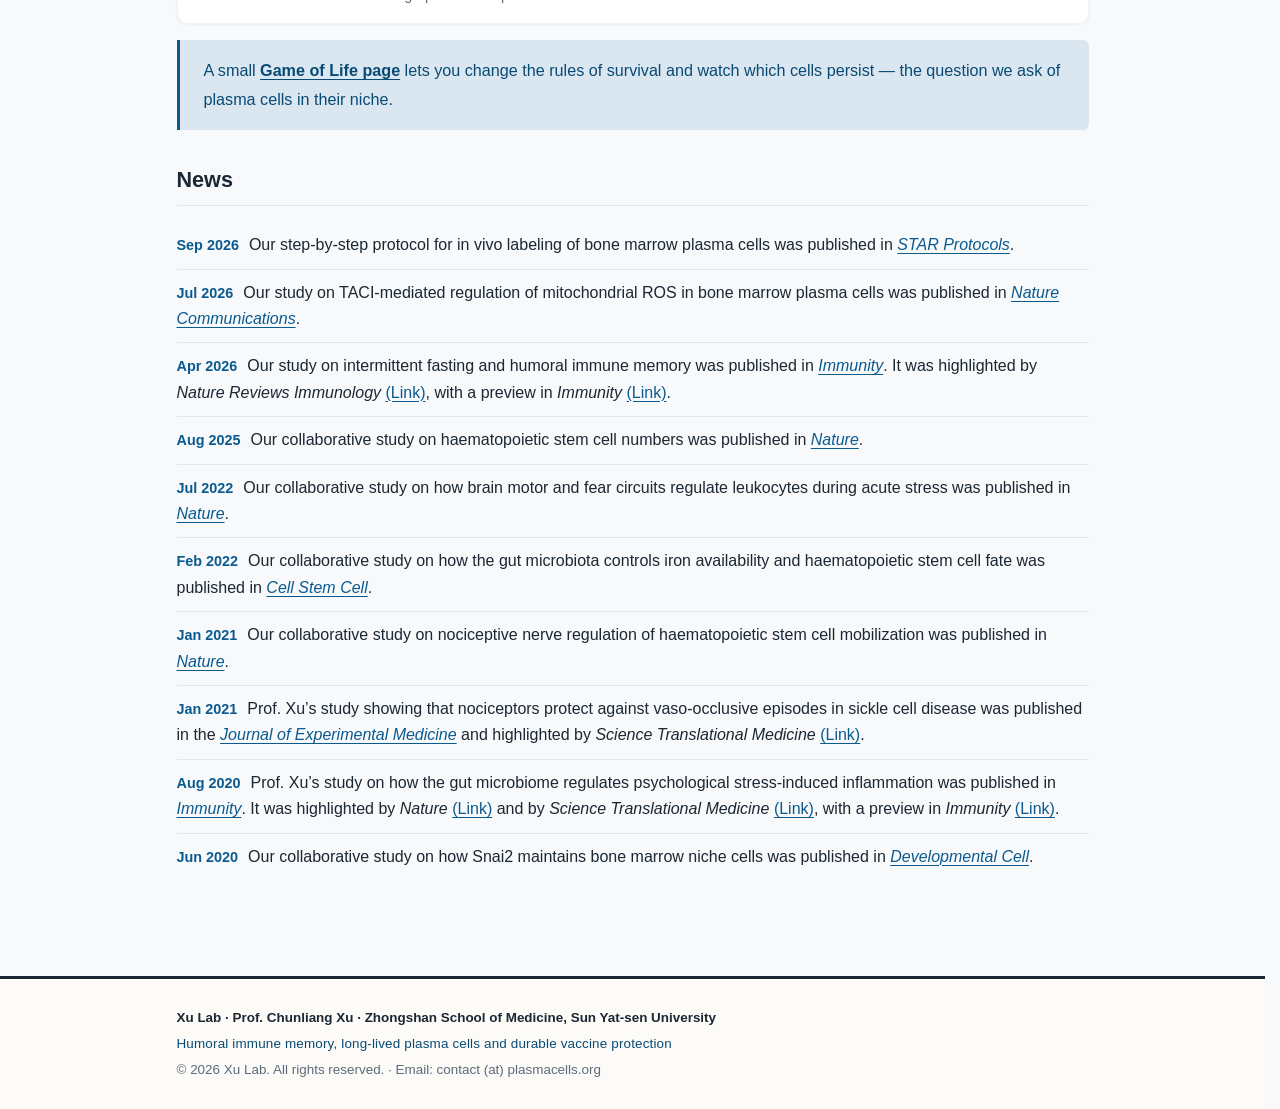
==== commit 3433c044: "Footer: tagline on its own line in deep blue; Game: header block in a pale blue card" ====
--- a/index.html
+++ b/index.html
@@ -17,7 +17,7 @@
 <meta name="twitter:card" content="summary_large_image">
 <meta name="twitter:image" content="https://plasmacells.org/images/og-image.jpg?v=20261113b">
 <title>Home | Xu Lab | Plasma Cell Biology, Sun Yat-sen University</title>
-<link rel="stylesheet" href="assets/css/style.css?v=20261113b">
+<link rel="stylesheet" href="assets/css/style.css?v=20261113c">
 <script type="application/ld+json">
 {"@context":"https://schema.org","@type":"Organization","name":"Xu Lab","url":"https://plasmacells.org/","logo":"https://plasmacells.org/images/og-image.jpg","address":{"@type":"PostalAddress","addressLocality":"Guangzhou","addressCountry":"CN"},"sameAs":["https://scholar.google.com/citations?user=LtBS2X0AAAAJ"],"employee":{"@type":"Person","name":"Chunliang Xu","jobTitle":"Professor","sameAs":["https://scholar.google.com/citations?user=LtBS2X0AAAAJ"],"affiliation":{"@type":"Organization","name":"Zhongshan School of Medicine, Sun Yat-sen University"}}}
 </script>
@@ -65,7 +65,8 @@
 </ul></section>
 </main>
 <footer class="site-footer"><div class="wrap">
-<p class="footer-name">Xu Lab &middot; Prof. Chunliang Xu &middot; Zhongshan School of Medicine, Sun Yat-sen University <span class="footer-tagline">&middot; Humoral immune memory, long-lived plasma cells and durable vaccine protection</span></p>
+<p class="footer-name">Xu Lab &middot; Prof. Chunliang Xu &middot; Zhongshan School of Medicine, Sun Yat-sen University</p>
+<p class="footer-tagline">Humoral immune memory, long-lived plasma cells and durable vaccine protection</p>
 <p class="footer-meta">&copy; 2026 Xu Lab. All rights reserved. &middot; Email: contact (at) plasmacells.org</p>
 </div></footer>
 </body></html>
--- a/assets/css/style.css
+++ b/assets/css/style.css
@@ -223,8 +223,9 @@
 .site-footer p { margin: 4px 0; }
 .footer-name { color: var(--ink); font-weight: 600; }
 .footer-tagline {
-  font-family: var(--serif); font-style: italic;
-  color: var(--warm-deep); font-weight: 400; font-size: .95em;
+  margin: 6px 0 4px;
+  color: var(--accent-deep); font-weight: 500;
+  font-size: .84rem; letter-spacing: .012em;
 }
 
 @media (max-width: 640px) {
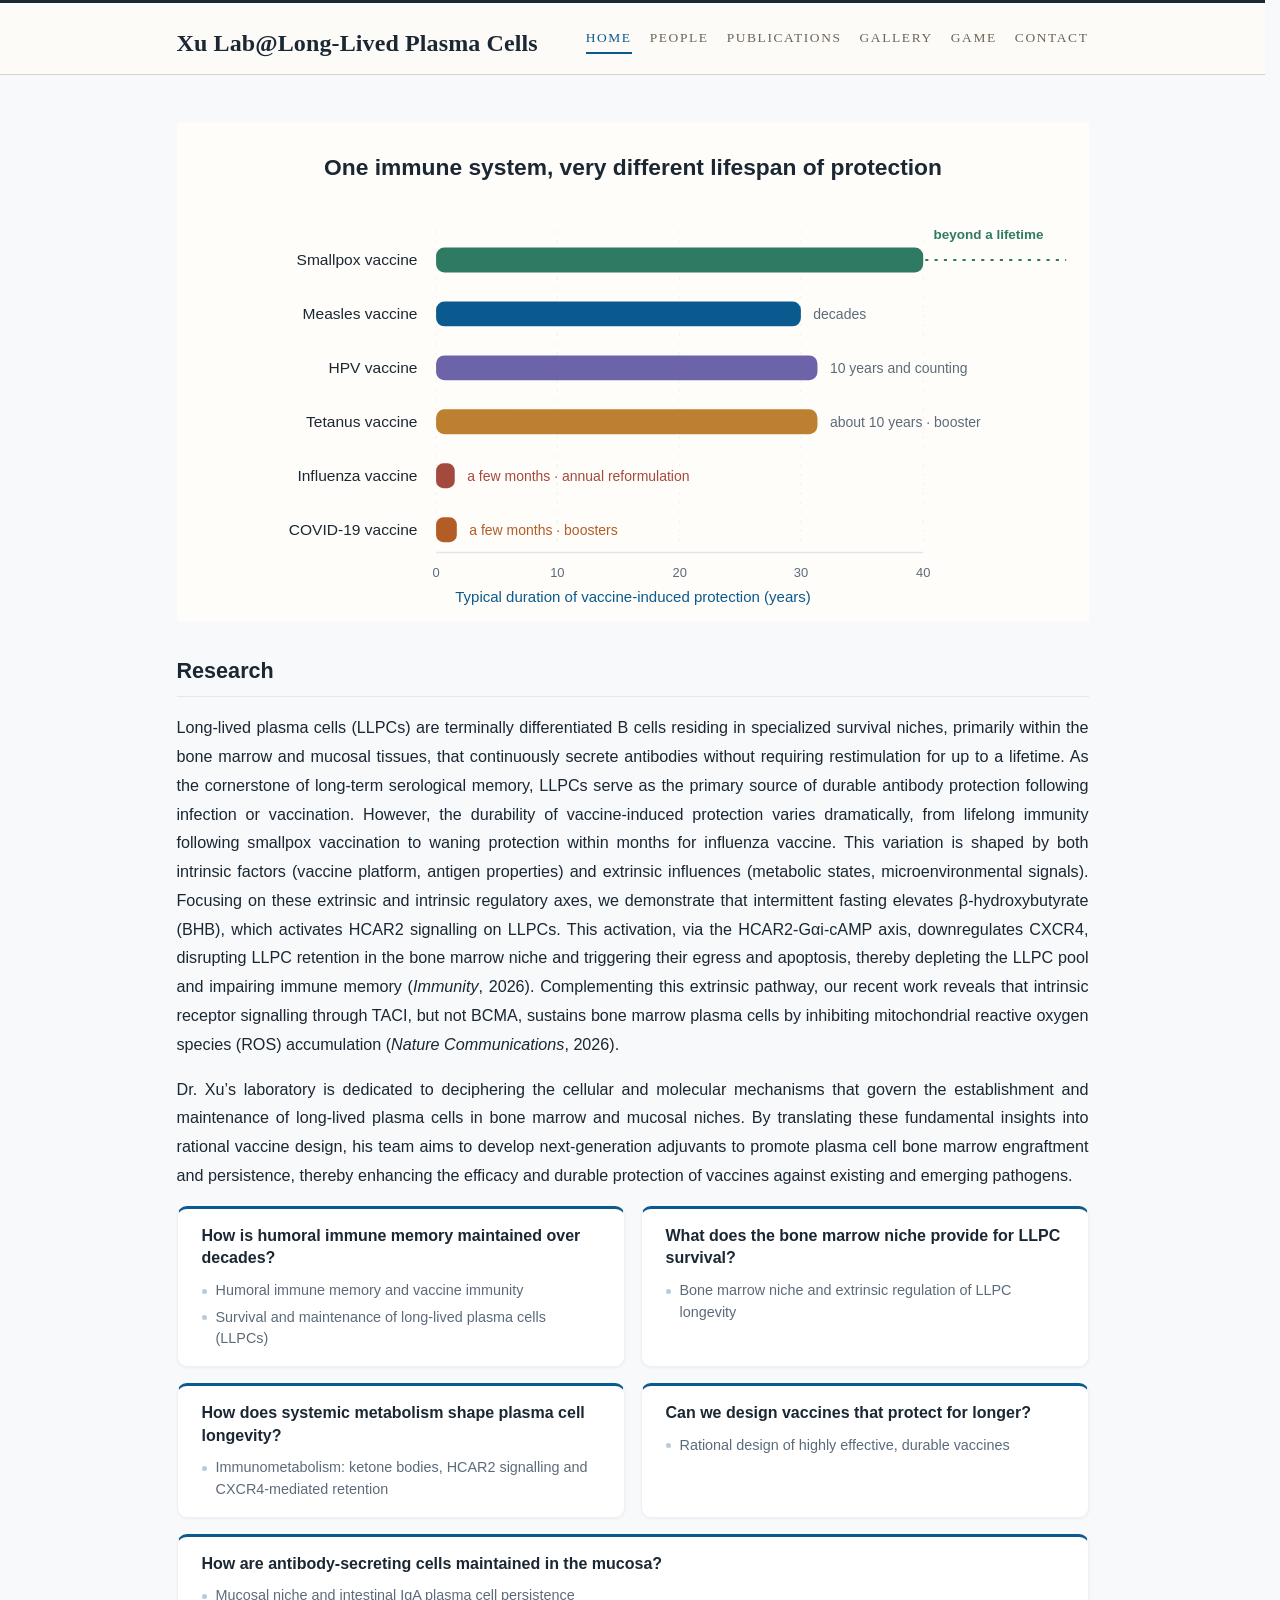
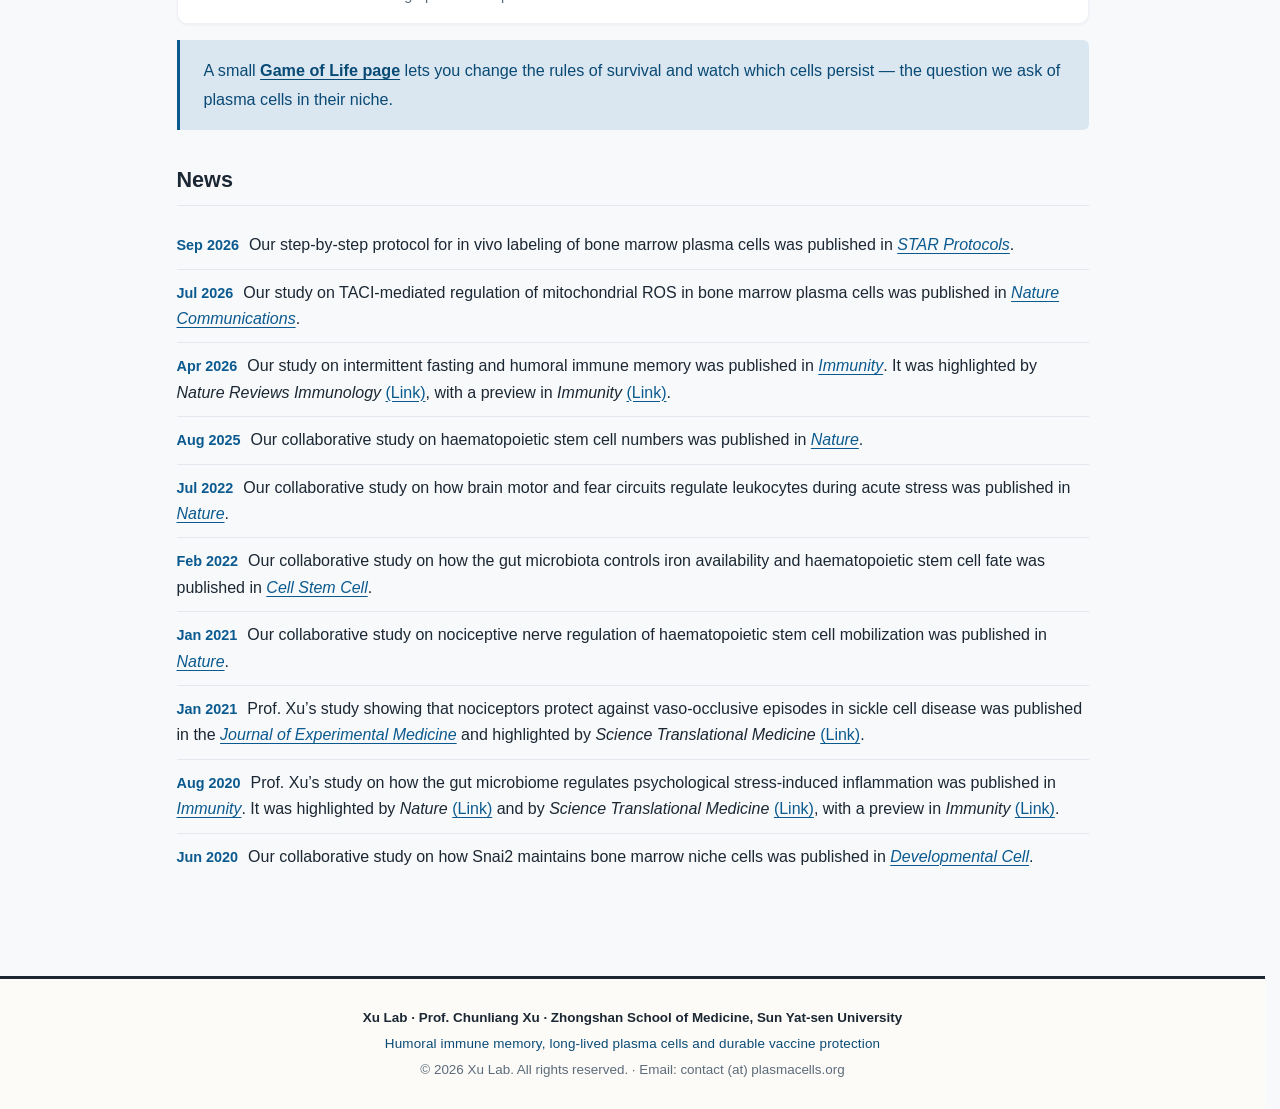
==== commit 89864c2c: "Game: count plays, not unique visitors (one count per page visit on Start); center the footer text o" ====
--- a/index.html
+++ b/index.html
@@ -17,7 +17,7 @@
 <meta name="twitter:card" content="summary_large_image">
 <meta name="twitter:image" content="https://plasmacells.org/images/og-image.jpg?v=20261113b">
 <title>Home | Xu Lab | Plasma Cell Biology, Sun Yat-sen University</title>
-<link rel="stylesheet" href="assets/css/style.css?v=20261113c">
+<link rel="stylesheet" href="assets/css/style.css?v=20261113d">
 <script type="application/ld+json">
 {"@context":"https://schema.org","@type":"Organization","name":"Xu Lab","url":"https://plasmacells.org/","logo":"https://plasmacells.org/images/og-image.jpg","address":{"@type":"PostalAddress","addressLocality":"Guangzhou","addressCountry":"CN"},"sameAs":["https://scholar.google.com/citations?user=LtBS2X0AAAAJ"],"employee":{"@type":"Person","name":"Chunliang Xu","jobTitle":"Professor","sameAs":["https://scholar.google.com/citations?user=LtBS2X0AAAAJ"],"affiliation":{"@type":"Organization","name":"Zhongshan School of Medicine, Sun Yat-sen University"}}}
 </script>
--- a/assets/css/style.css
+++ b/assets/css/style.css
@@ -219,6 +219,7 @@
 .site-footer {
   background: var(--paper); border-top: 3px solid var(--ink);
   padding: var(--space-3) 0; font-size: .84rem; color: var(--muted);
+  text-align: center;
 }
 .site-footer p { margin: 4px 0; }
 .footer-name { color: var(--ink); font-weight: 600; }
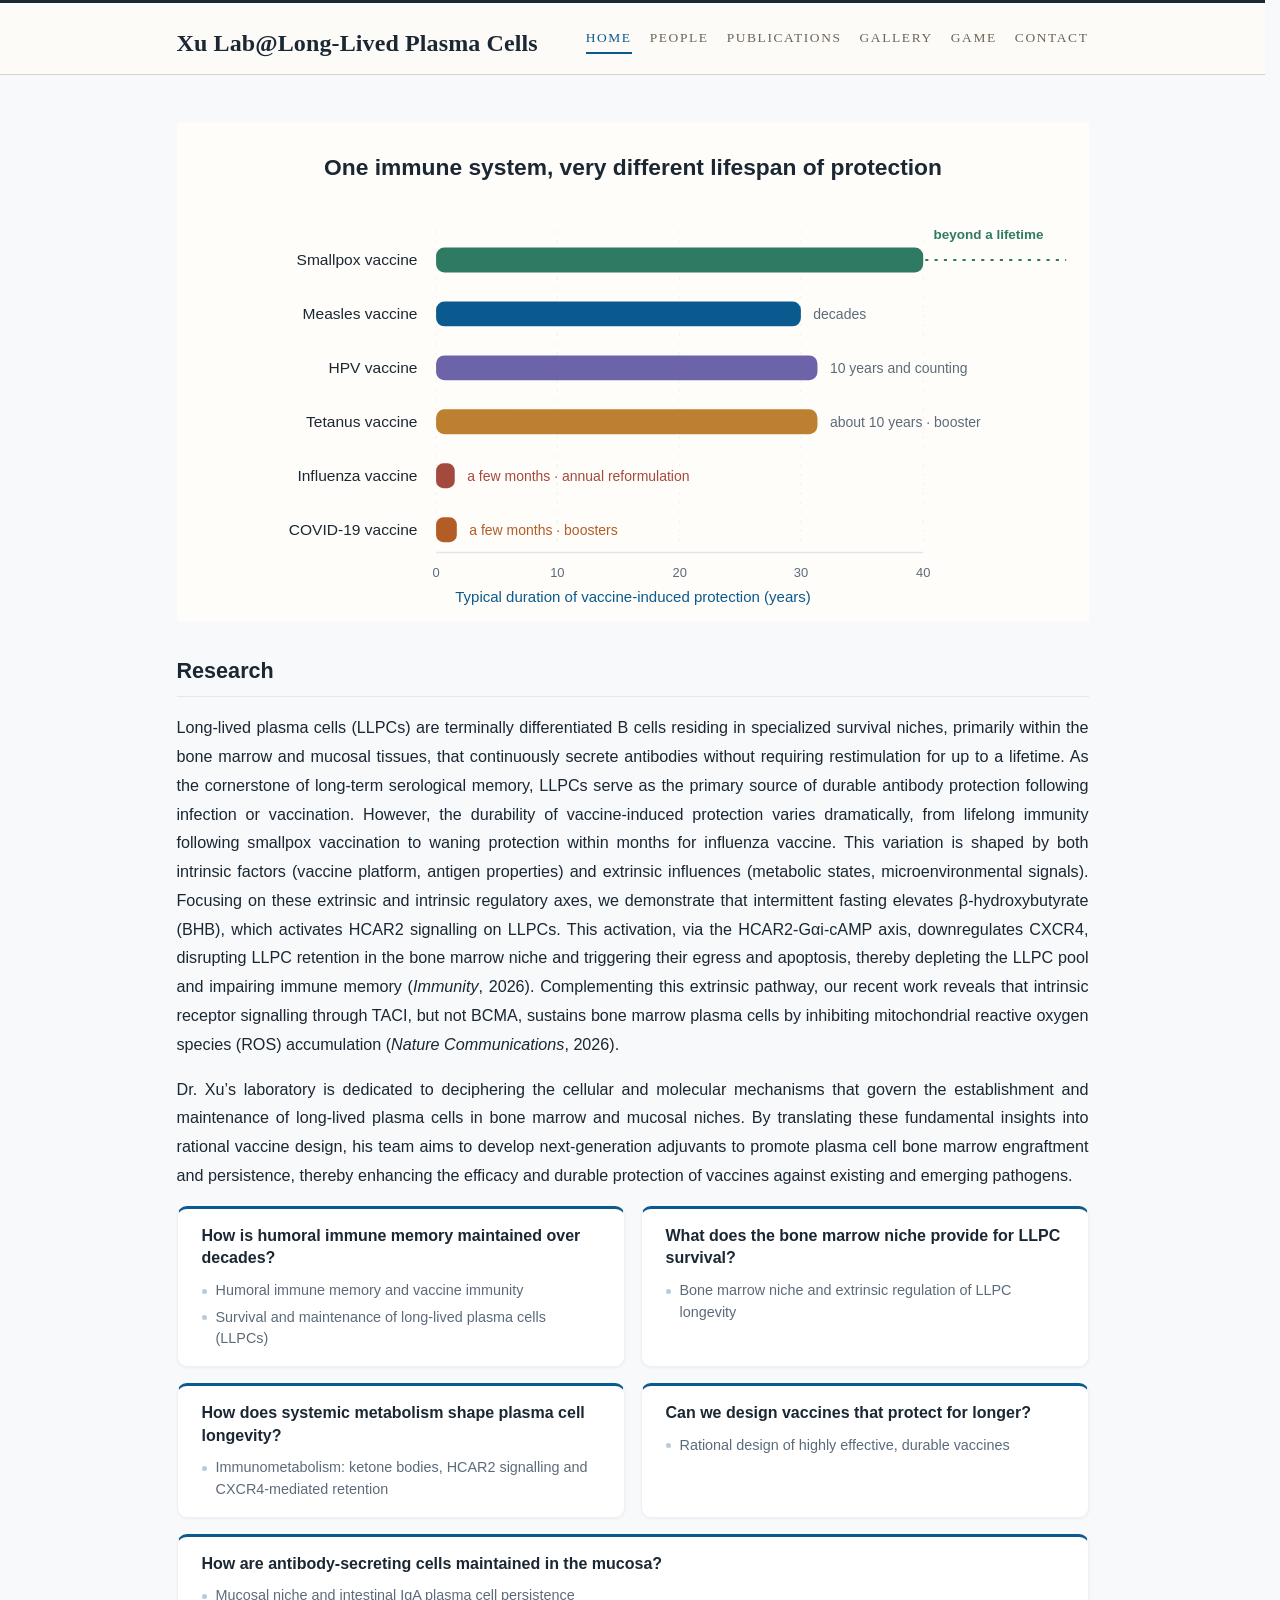
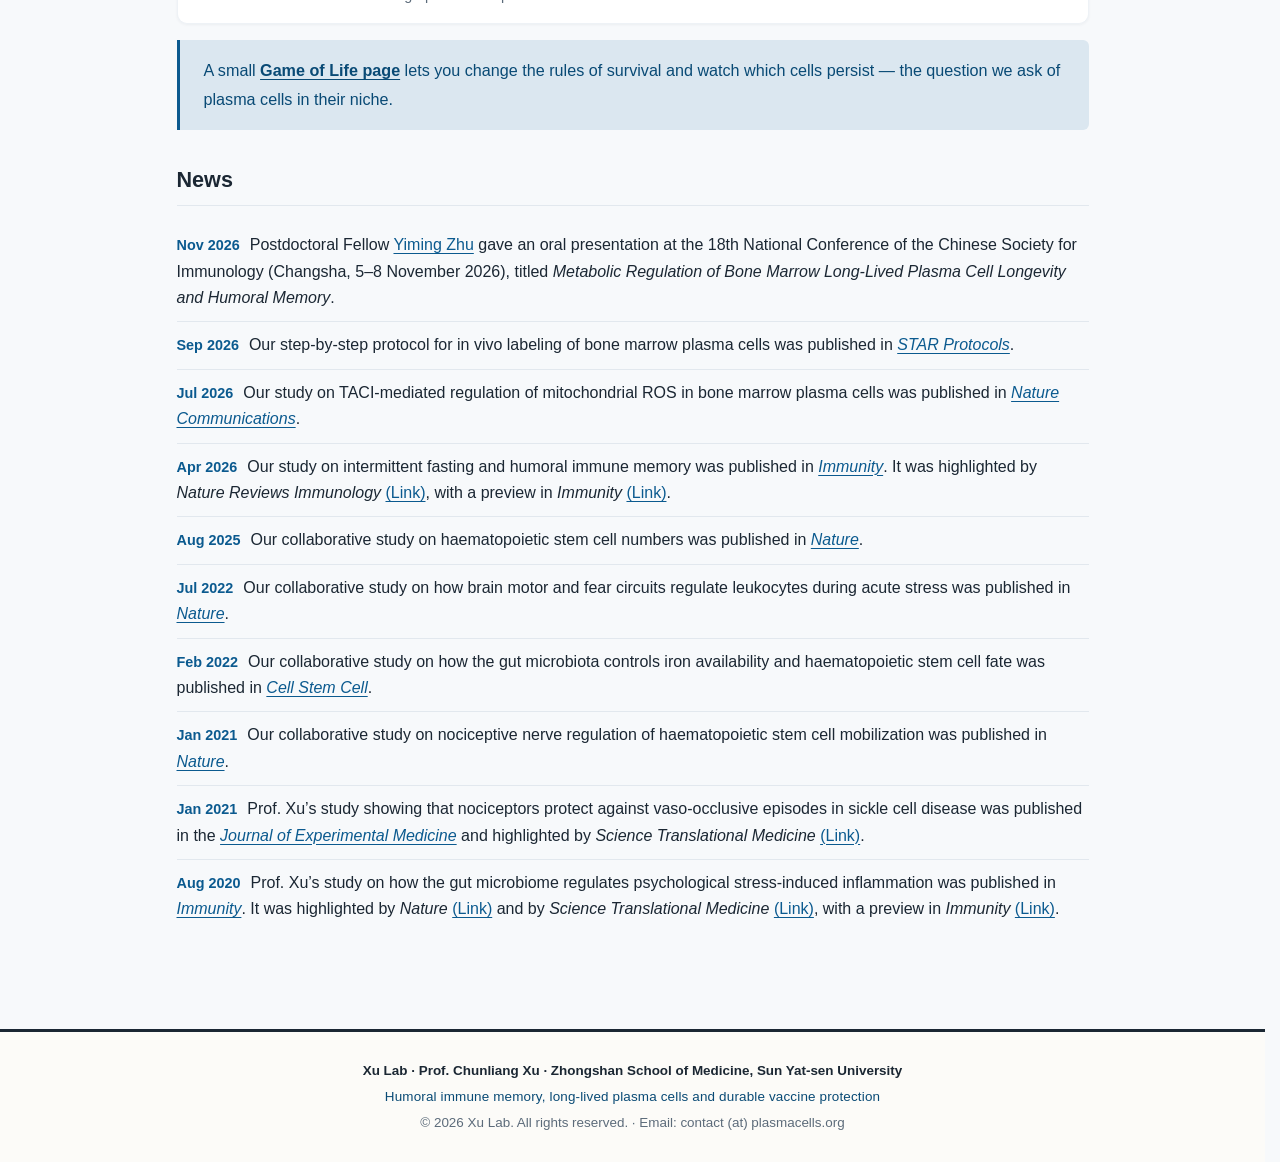
==== commit 7c5cac8a: "News: add Yiming Zhu's oral presentation at the 18th National Conference of the Chinese Society for " ====
--- a/index.html
+++ b/index.html
@@ -20,6 +20,15 @@
 <link rel="stylesheet" href="assets/css/style.css?v=20261113d">
 <script type="application/ld+json">
 {"@context":"https://schema.org","@type":"Organization","name":"Xu Lab","url":"https://plasmacells.org/","logo":"https://plasmacells.org/images/og-image.jpg","address":{"@type":"PostalAddress","addressLocality":"Guangzhou","addressCountry":"CN"},"sameAs":["https://scholar.google.com/citations?user=LtBS2X0AAAAJ"],"employee":{"@type":"Person","name":"Chunliang Xu","jobTitle":"Professor","sameAs":["https://scholar.google.com/citations?user=LtBS2X0AAAAJ"],"affiliation":{"@type":"Organization","name":"Zhongshan School of Medicine, Sun Yat-sen University"}}}
+</script>
+<!-- Google Analytics 4 -->
+<link rel="preconnect" href="https://www.googletagmanager.com">
+<script async src="https://www.googletagmanager.com/gtag/js?id=G-FF5Z2KBLBT"></script>
+<script>
+window.dataLayer = window.dataLayer || [];
+function gtag(){dataLayer.push(arguments);}
+gtag('js', new Date());
+gtag('config', 'G-FF5Z2KBLBT');
 </script>
 </head>
 <body>
@@ -52,6 +61,7 @@
 <section class="section"><h2>News</h2>
 <!-- 只显示最近 10 条。加新条目时插在最前面，并把最后一条删掉，保持 10 条。 -->
 <ul class="news-list">
+<li><span class="news-date">Nov 2026</span>Postdoctoral Fellow <a class="news-link" href="people.html">Yiming Zhu</a> gave an oral presentation at the 18th National Conference of the Chinese Society for Immunology (Changsha, 5&ndash;8 November 2026), titled <em>Metabolic Regulation of Bone Marrow Long-Lived Plasma Cell Longevity and Humoral Memory</em>.</li>
 <li><span class="news-date">Sep 2026</span>Our step-by-step protocol for in vivo labeling of bone marrow plasma cells was published in <a class="pub-link" href="https://doi.org/10.1016/j.xpro.2026.104750" target="_blank" rel="noopener"><em>STAR Protocols</em></a>.</li>
 <li><span class="news-date">Jul 2026</span>Our study on TACI-mediated regulation of mitochondrial ROS in bone marrow plasma cells was published in <a class="pub-link" href="https://doi.org/10.1038/s41467-026-75430-w" target="_blank" rel="noopener"><em>Nature Communications</em></a>.</li>
 <li><span class="news-date">Apr 2026</span>Our study on intermittent fasting and humoral immune memory was published in <a class="pub-link" href="https://doi.org/10.1016/j.immuni.2026.01.002" target="_blank" rel="noopener"><em>Immunity</em></a>. It was highlighted by <em>Nature Reviews Immunology</em> <a class="news-link" href="https://doi.org/10.1038/s41577-026-01286-2" target="_blank" rel="noopener">(Link)</a>, with a preview in <em>Immunity</em> <a class="news-link" href="https://doi.org/10.1016/j.immuni.2026.03.018" target="_blank" rel="noopener">(Link)</a>.</li>
@@ -61,7 +71,6 @@
 <li><span class="news-date">Jan 2021</span>Our collaborative study on nociceptive nerve regulation of haematopoietic stem cell mobilization was published in <a class="pub-link" href="https://doi.org/10.1038/s41586-020-03057-y" target="_blank" rel="noopener"><em>Nature</em></a>.</li>
 <li><span class="news-date">Jan 2021</span>Prof. Xu&rsquo;s study showing that nociceptors protect against vaso-occlusive episodes in sickle cell disease was published in the <a class="pub-link" href="https://doi.org/10.1084/jem.20200065" target="_blank" rel="noopener"><em>Journal of Experimental Medicine</em></a> and highlighted by <em>Science Translational Medicine</em> <a class="news-link" href="https://doi.org/10.1126/scitranslmed.abf2644" target="_blank" rel="noopener">(Link)</a>.</li>
 <li><span class="news-date">Aug 2020</span>Prof. Xu&rsquo;s study on how the gut microbiome regulates psychological stress-induced inflammation was published in <a class="pub-link" href="https://doi.org/10.1016/j.immuni.2020.06.025" target="_blank" rel="noopener"><em>Immunity</em></a>. It was highlighted by <em>Nature</em> <a class="news-link" href="https://doi.org/10.1038/d41586-020-02263-y" target="_blank" rel="noopener">(Link)</a> and by <em>Science Translational Medicine</em> <a class="news-link" href="https://doi.org/10.1126/scitranslmed.abd4776" target="_blank" rel="noopener">(Link)</a>, with a preview in <em>Immunity</em> <a class="news-link" href="https://doi.org/10.1016/j.immuni.2020.07.013" target="_blank" rel="noopener">(Link)</a>.</li>
-<li><span class="news-date">Jun 2020</span>Our collaborative study on how Snai2 maintains bone marrow niche cells was published in <a class="pub-link" href="https://doi.org/10.1016/j.devcel.2020.04.012" target="_blank" rel="noopener"><em>Developmental Cell</em></a>.</li>
 </ul></section>
 </main>
 <footer class="site-footer"><div class="wrap">
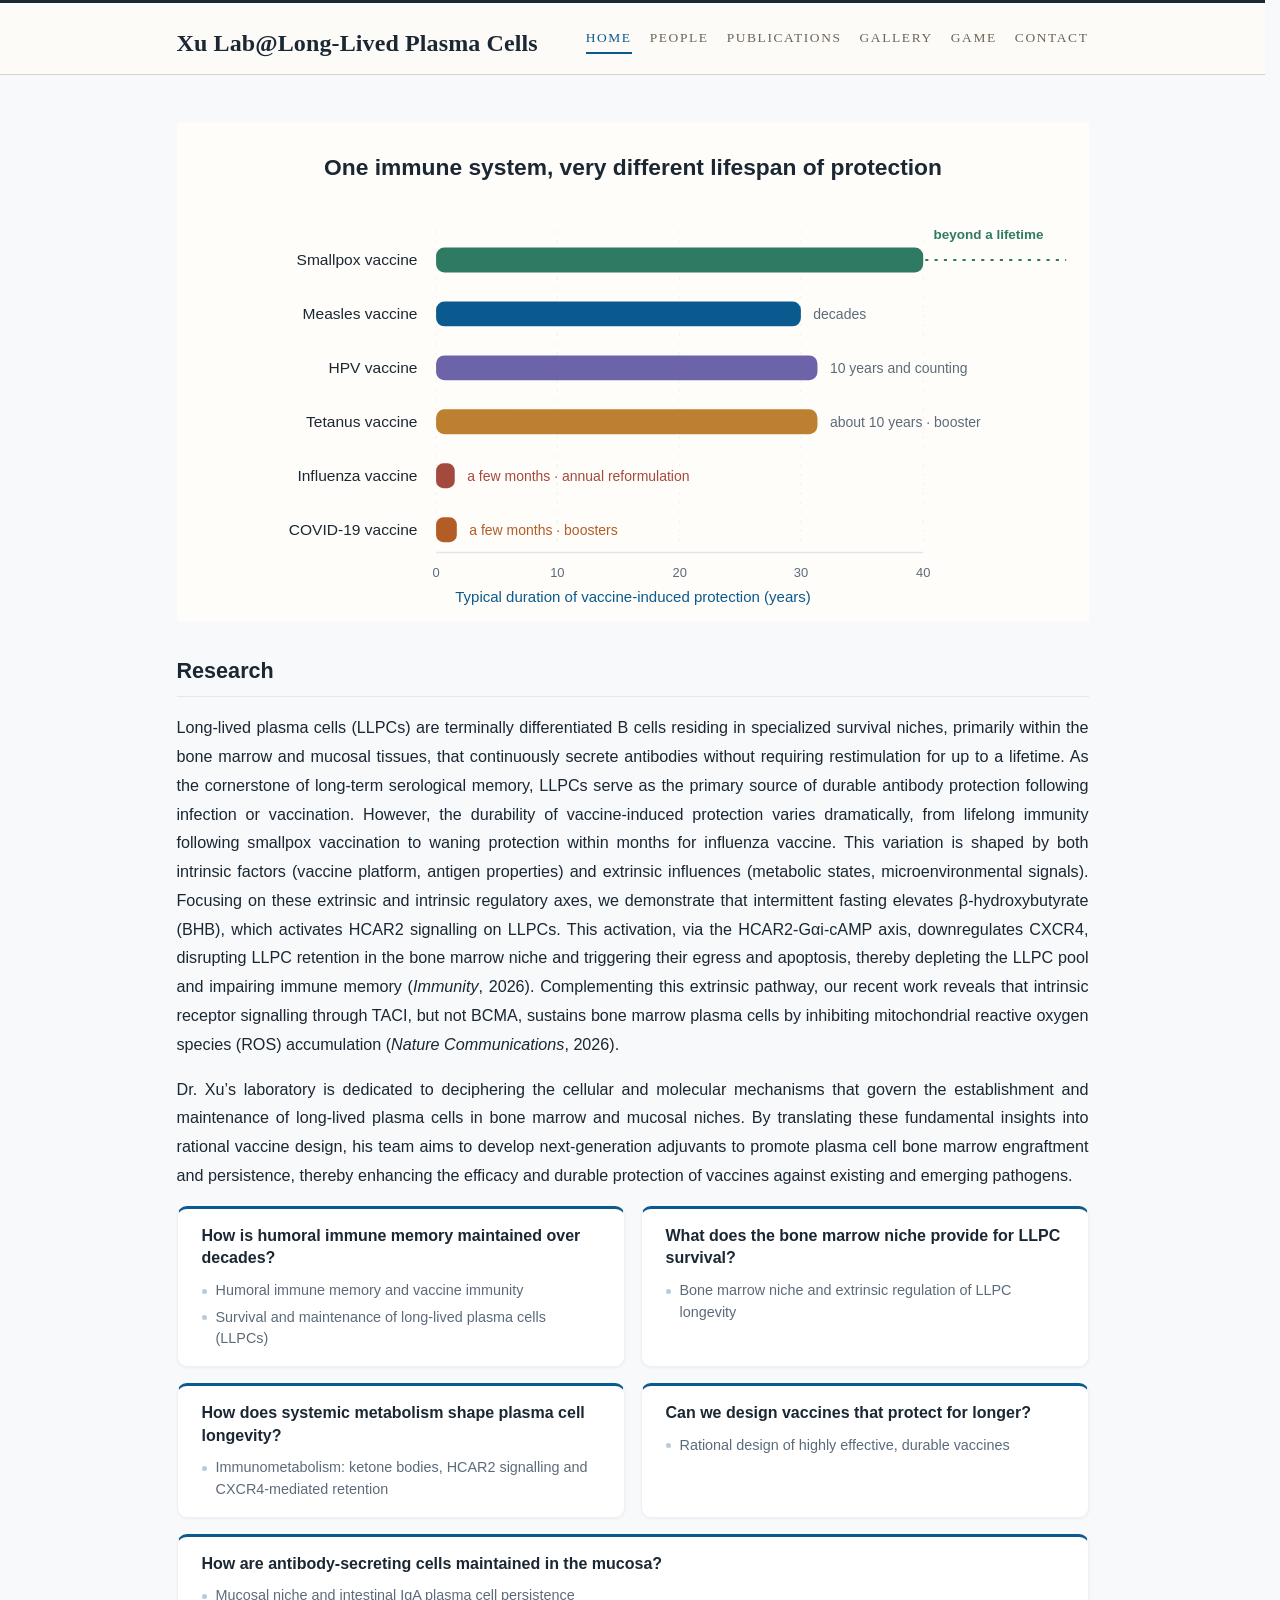
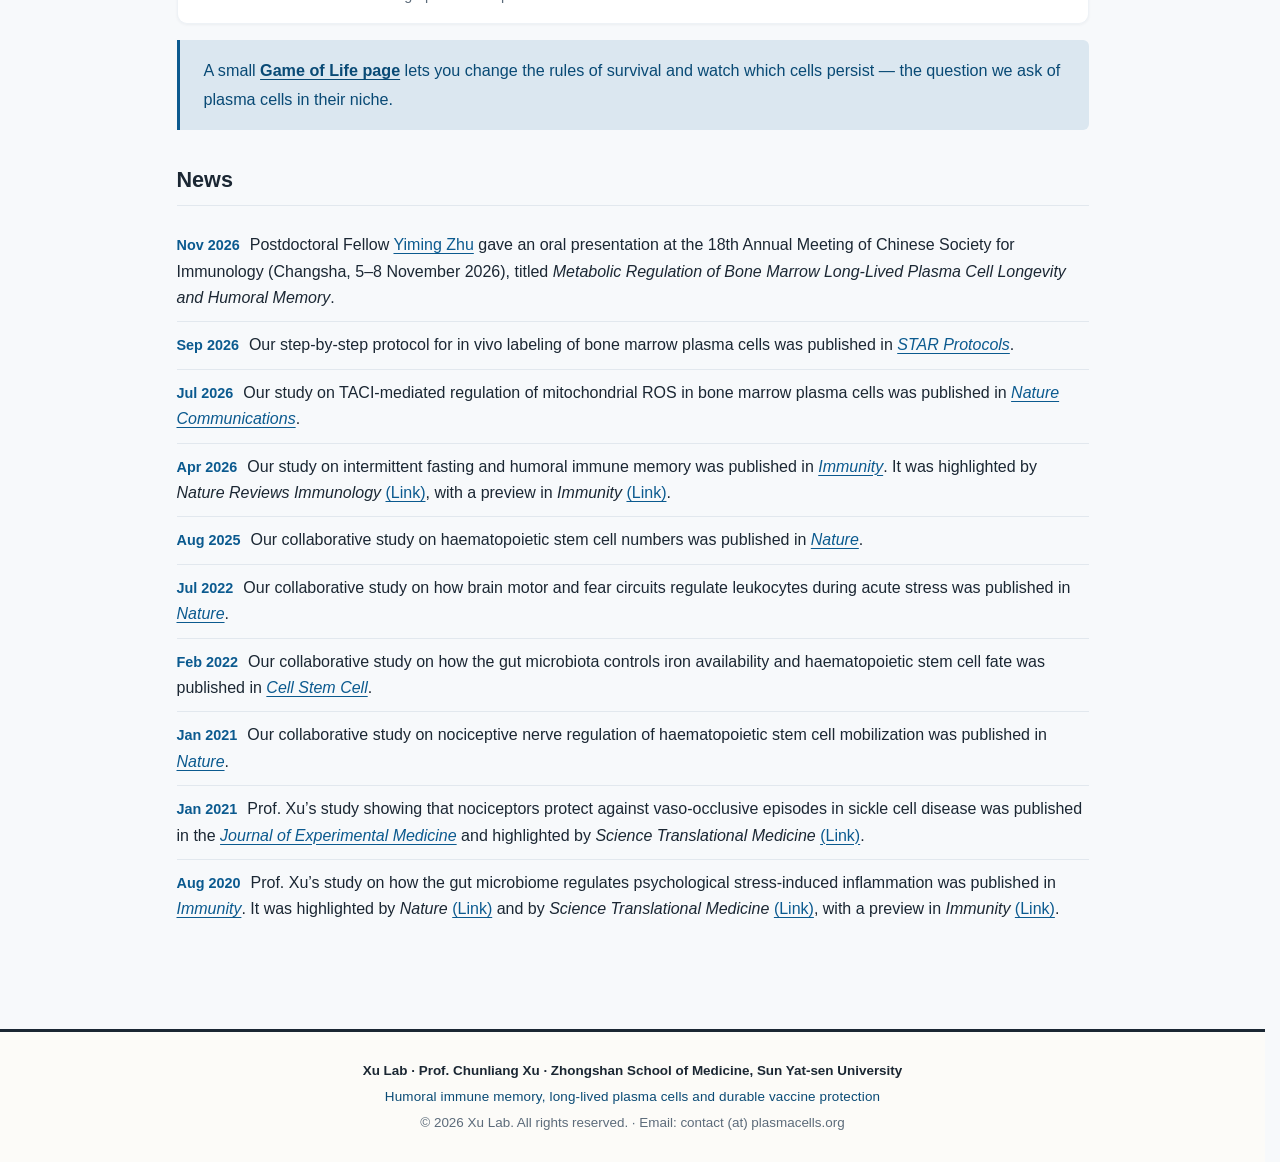
==== commit 4424fa0a: "News: use the conference's official English name '18th Annual Meeting of Chinese Society for Immunol" ====
--- a/index.html
+++ b/index.html
@@ -61,7 +61,7 @@
 <section class="section"><h2>News</h2>
 <!-- 只显示最近 10 条。加新条目时插在最前面，并把最后一条删掉，保持 10 条。 -->
 <ul class="news-list">
-<li><span class="news-date">Nov 2026</span>Postdoctoral Fellow <a class="news-link" href="people.html">Yiming Zhu</a> gave an oral presentation at the 18th National Conference of the Chinese Society for Immunology (Changsha, 5&ndash;8 November 2026), titled <em>Metabolic Regulation of Bone Marrow Long-Lived Plasma Cell Longevity and Humoral Memory</em>.</li>
+<li><span class="news-date">Nov 2026</span>Postdoctoral Fellow <a class="news-link" href="people.html">Yiming Zhu</a> gave an oral presentation at the 18th Annual Meeting of Chinese Society for Immunology (Changsha, 5&ndash;8 November 2026), titled <em>Metabolic Regulation of Bone Marrow Long-Lived Plasma Cell Longevity and Humoral Memory</em>.</li>
 <li><span class="news-date">Sep 2026</span>Our step-by-step protocol for in vivo labeling of bone marrow plasma cells was published in <a class="pub-link" href="https://doi.org/10.1016/j.xpro.2026.104750" target="_blank" rel="noopener"><em>STAR Protocols</em></a>.</li>
 <li><span class="news-date">Jul 2026</span>Our study on TACI-mediated regulation of mitochondrial ROS in bone marrow plasma cells was published in <a class="pub-link" href="https://doi.org/10.1038/s41467-026-75430-w" target="_blank" rel="noopener"><em>Nature Communications</em></a>.</li>
 <li><span class="news-date">Apr 2026</span>Our study on intermittent fasting and humoral immune memory was published in <a class="pub-link" href="https://doi.org/10.1016/j.immuni.2026.01.002" target="_blank" rel="noopener"><em>Immunity</em></a>. It was highlighted by <em>Nature Reviews Immunology</em> <a class="news-link" href="https://doi.org/10.1038/s41577-026-01286-2" target="_blank" rel="noopener">(Link)</a>, with a preview in <em>Immunity</em> <a class="news-link" href="https://doi.org/10.1016/j.immuni.2026.03.018" target="_blank" rel="noopener">(Link)</a>.</li>
